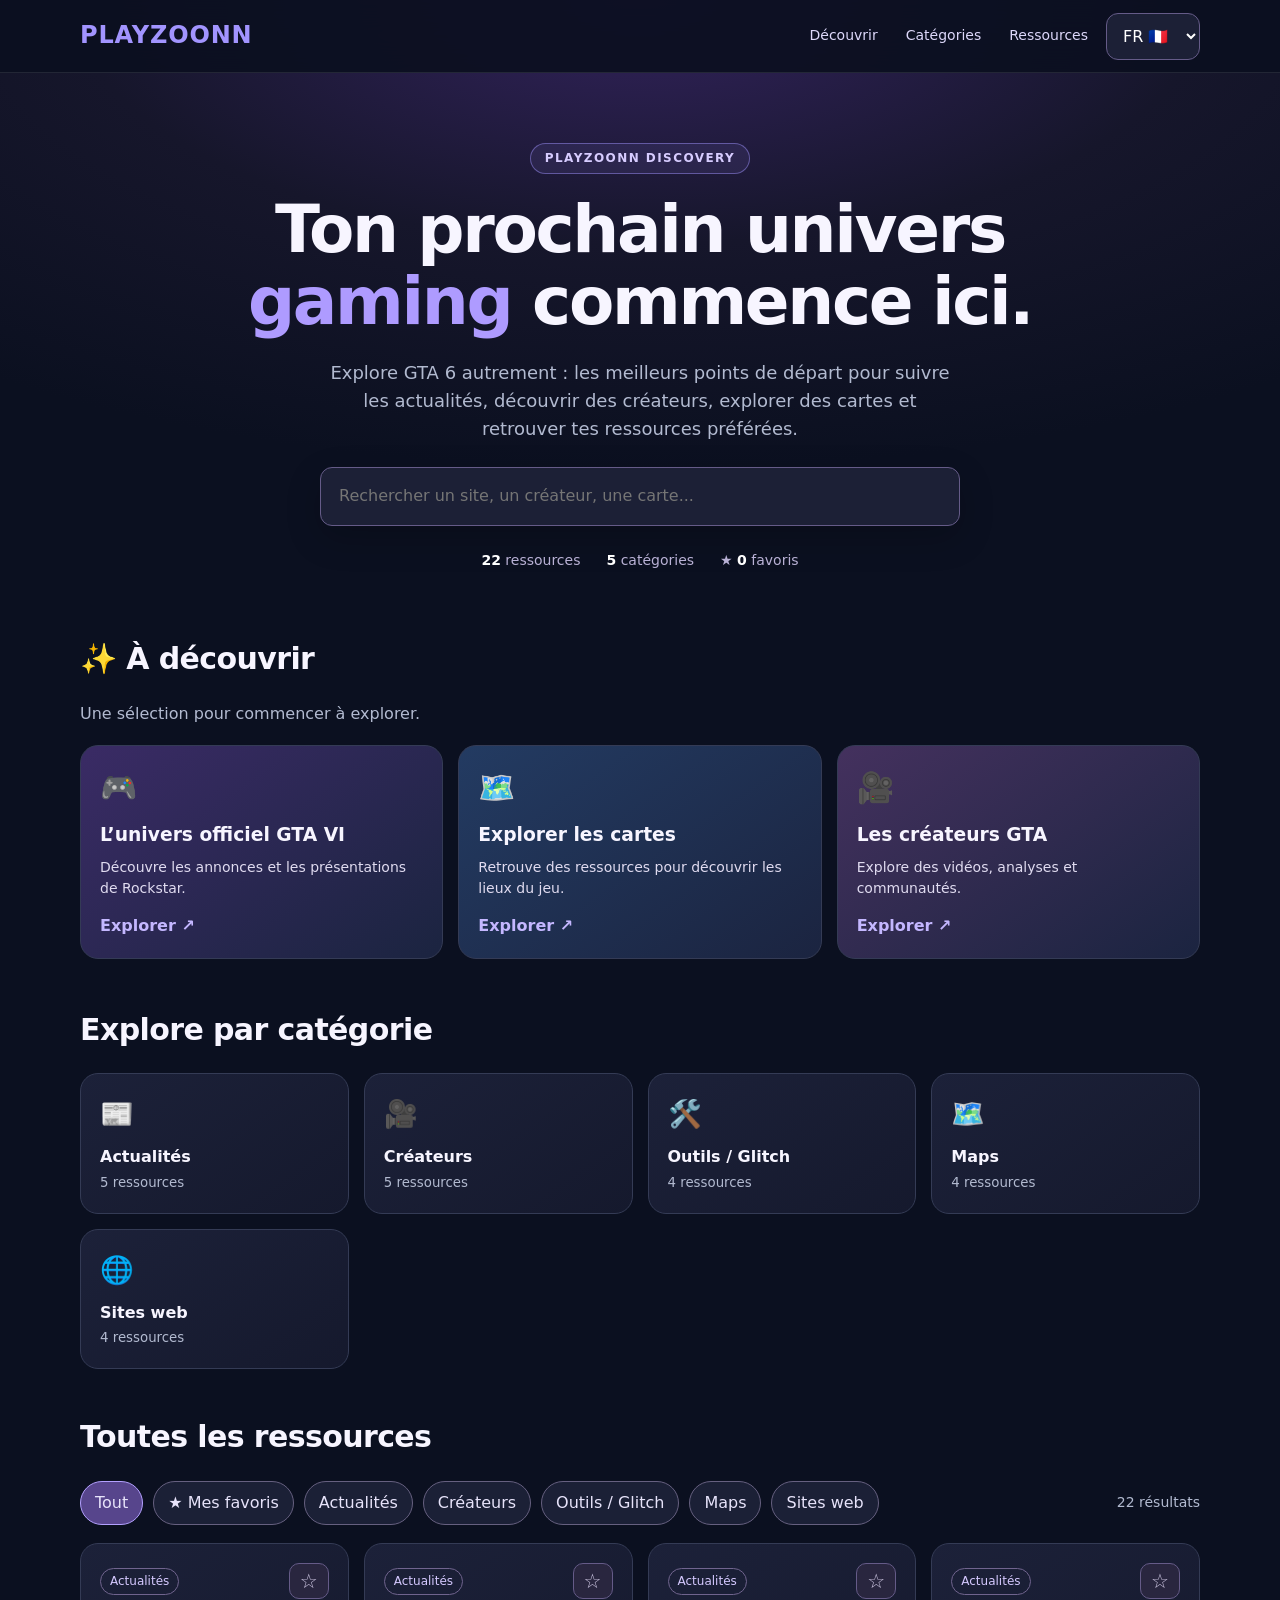
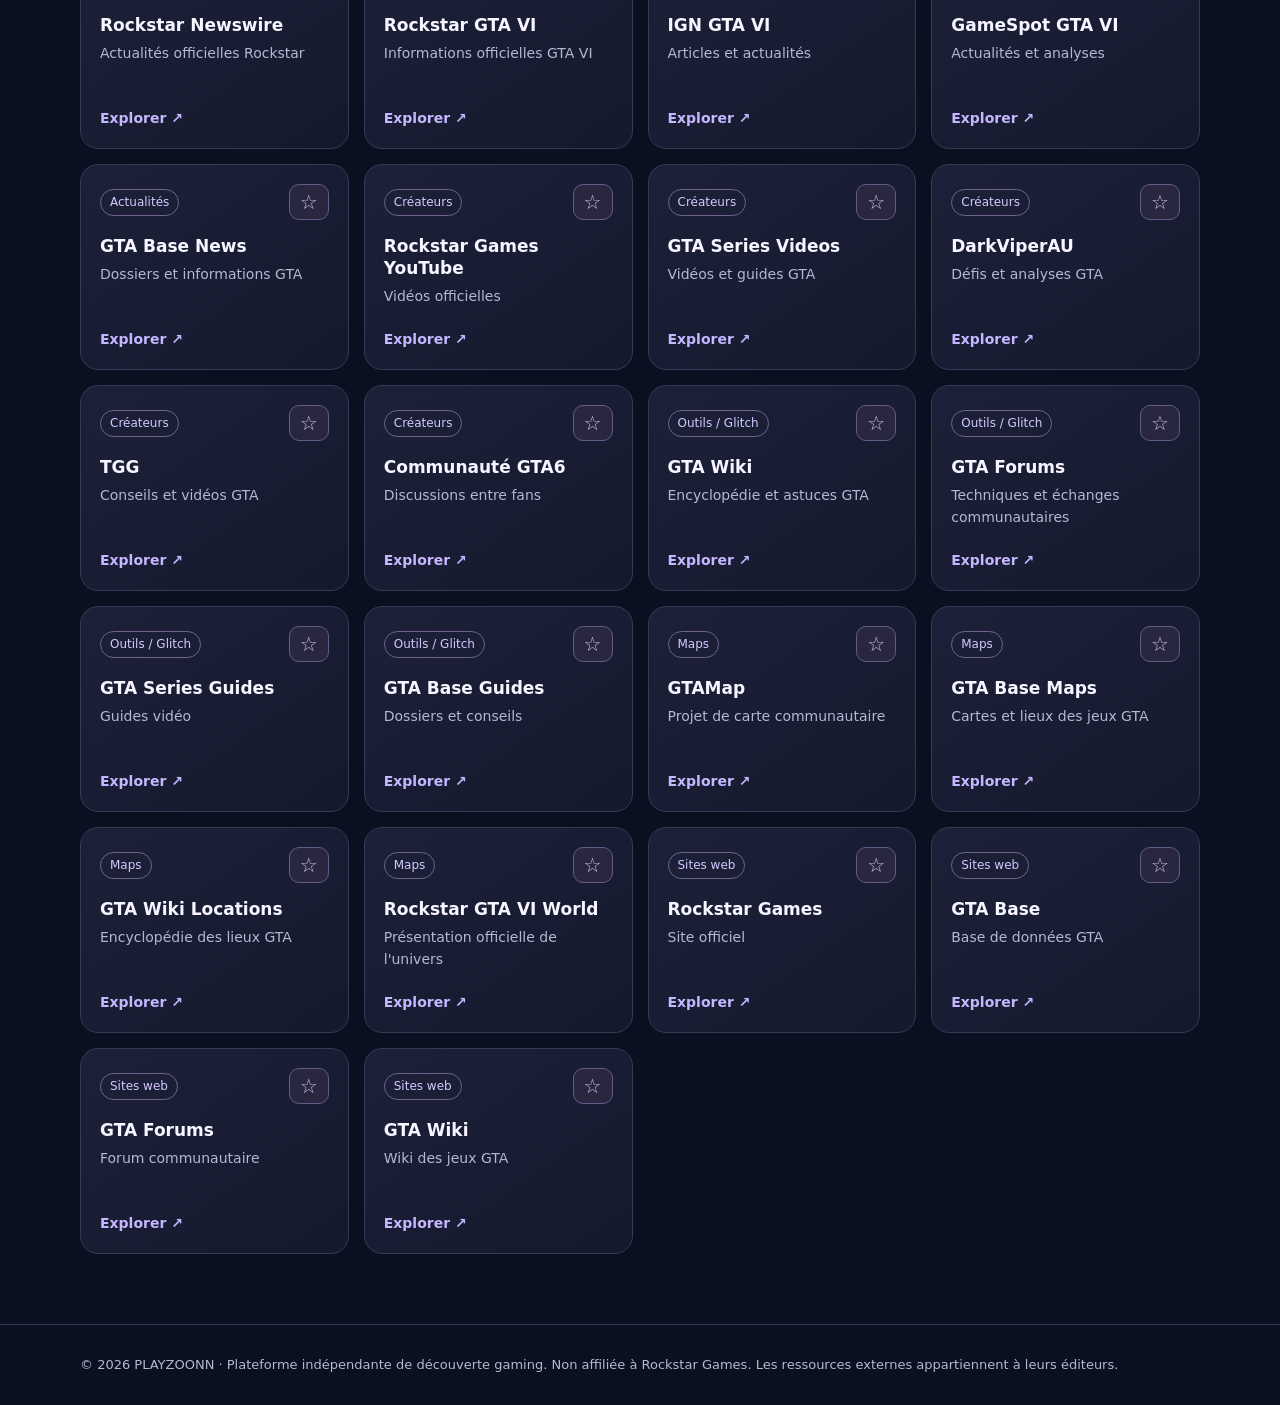
==== index.html @ 94a2ee3d "Launch PLAYZOONN Discovery homepage with featured picks and saved favorites" ====
<!doctype html>
<html lang="fr"><head><meta charset="utf-8"><meta name="viewport" content="width=device-width,initial-scale=1">
<meta name="theme-color" content="#0b1020"><meta name="description" content="PLAYZOONN Discovery : découvre des ressources GTA VI, des cartes, des créateurs et des outils gaming.">
<title>PLAYZOONN — Gaming Discovery</title>
<style>
:root{color-scheme:dark;--bg:#0b1020;--panel:#171e32;--line:#343b55;--purple:#a294ff;--muted:#b2bad0;--white:#f7f5ff}
*{box-sizing:border-box}html{scroll-behavior:smooth}body{margin:0;color:var(--white);background:radial-gradient(ellipse 85% 470px at 50% 0,#33235d 0,#16162b 52%,var(--bg) 100%);font:16px/1.55 system-ui,-apple-system,Segoe UI,Arial,sans-serif}
a{color:#c4b7ff}button,input,select{font:inherit}button{cursor:pointer}button:focus-visible,a:focus-visible,input:focus-visible,select:focus-visible{outline:3px solid #d3caff;outline-offset:3px}
.container{width:min(1120px,calc(100% - 36px));margin:auto}
.top{position:sticky;top:0;z-index:5;background:#0b1020eb;backdrop-filter:blur(16px);border-bottom:1px solid #ffffff18}
.top-inner{display:flex;justify-content:space-between;align-items:center;gap:16px;min-height:72px}.logo{font-size:24px;letter-spacing:.035em;font-weight:900;text-decoration:none;color:var(--purple)}.nav{display:flex;gap:8px;align-items:center;flex-wrap:wrap}.nav a{padding:8px 10px;text-decoration:none;color:#ddd8fa;font-size:14px;border-radius:10px}.nav a:hover{background:#ffffff15}
select,input{border:1px solid #655b88;background:#1c2036;color:white;border-radius:12px;padding:12px}
.hero{padding:70px 0 44px;text-align:center}.eyebrow{display:inline-block;border:1px solid #a294ff77;border-radius:99px;padding:5px 14px;background:#a294ff18;color:#d7ccff;font-weight:700;font-size:12px;letter-spacing:.12em}
h1{font-size:clamp(36px,6vw,66px);line-height:1.1;letter-spacing:-.035em;margin:20px auto;max-width:840px}.accent{color:#ae9bff}.hero p{color:var(--muted);max-width:630px;margin:0 auto 25px;font-size:18px}.search{width:min(100%,640px);padding:16px 18px;font-size:16px;box-shadow:0 12px 35px #0003}
.metrics{display:flex;justify-content:center;gap:26px;flex-wrap:wrap;margin-top:24px;color:#b9b1d5;font-size:14px}.metrics strong{color:#fff}
section{scroll-margin-top:92px}.section-head{display:flex;justify-content:space-between;align-items:center;gap:15px;flex-wrap:wrap;margin:20px 0}.section-head h2{font-size:clamp(23px,3vw,30px);margin:0;letter-spacing:-.02em}.section-sub{margin:0 0 18px;color:var(--muted)}
.grid{display:grid;grid-template-columns:repeat(4,minmax(0,1fr));gap:15px}.card{border:1px solid var(--line);border-radius:18px;background:linear-gradient(145deg,#1c2139,#15192d);padding:19px;min-width:0;transition:border-color .15s,transform .15s}.card:hover{border-color:#8d7be0;transform:translateY(-2px)}
.category{color:var(--white);text-align:left;width:100%}.category[aria-pressed=true]{border-color:var(--purple);background:#292044}.category .emoji{font-size:27px}.category strong{display:block;margin-top:10px}.category small{display:block;color:var(--muted);margin-top:3px}
.featured{display:grid;grid-template-columns:repeat(3,minmax(0,1fr));gap:15px}.feature{min-height:190px;background:linear-gradient(145deg,#3a2b65,#1b2440);display:flex;flex-direction:column;justify-content:space-between}.feature:nth-child(2){background:linear-gradient(145deg,#233b62,#1b2440)}.feature:nth-child(3){background:linear-gradient(145deg,#44315e,#1b2440)}.feature .icon{font-size:30px}.feature h3{margin:8px 0}.feature p{color:#e0dbf0;font-size:14px;margin:0 0 14px}.feature a{font-weight:700;text-decoration:none}
.library{margin-top:45px}.toolbar{display:flex;align-items:center;gap:10px;flex-wrap:wrap;margin-bottom:18px}.chip{padding:9px 14px;border:1px solid #666080;border-radius:99px;background:#1b2036;color:#e7e3fa}.chip[aria-pressed=true]{background:#57458c;border-color:#b3a0ff}.results{color:var(--muted);margin-left:auto;font-size:14px}
.resource{display:flex;flex-direction:column;min-height:206px}.resource .topline{display:flex;justify-content:space-between;align-items:center;gap:8px}.tag{font-size:12px;color:#d5c9ff;border:1px solid #70648e;padding:3px 9px;border-radius:99px}.fav{border:1px solid #655b88;border-radius:10px;background:#29263f;color:#c7c0dc;padding:5px 10px;font-size:20px;line-height:1.2}.fav[aria-pressed=true]{color:#ffd66c;border-color:#b49455}.resource h3{font-size:17px;line-height:1.3;margin:15px 0 7px}.resource p{color:var(--muted);font-size:14px;margin:0 0 18px;flex:1}.resource a{font-size:14px;font-weight:700;text-decoration:none}.resource a:hover,.feature a:hover{text-decoration:underline}
.empty{padding:28px;border:1px dashed #6b6484;border-radius:14px;color:var(--muted);text-align:center}
.footer{border-top:1px solid var(--line);margin-top:70px;padding:30px 0;color:var(--muted);font-size:13px}
[hidden]{display:none!important}
@media(max-width:850px){.grid{grid-template-columns:repeat(3,minmax(0,1fr))}.featured{grid-template-columns:repeat(2,minmax(0,1fr))}.nav a{display:none}}
@media(max-width:580px){.top-inner{min-height:64px}.logo{font-size:20px}.container{width:min(100% - 28px,1120px)}.hero{padding:44px 0 35px}.hero p{font-size:16px}.grid{grid-template-columns:repeat(2,minmax(0,1fr));gap:10px}.featured{grid-template-columns:1fr}.card{padding:15px}.resource{min-height:210px}.results{width:100%;margin-left:0}}
@media(max-width:350px){.grid{grid-template-columns:1fr}}
</style></head><body>
<header class="top"><div class="container top-inner"><a class="logo" href="#home">PLAYZOONN</a><nav class="nav" aria-label="Navigation"><a href="#discover" id="navDiscover"></a><a href="#categories" id="navCategories"></a><a href="#library" id="navLibrary"></a><select id="language" aria-label="Language"><option value="fr">FR 🇫🇷</option><option value="en">EN 🇬🇧</option></select></nav></div></header>
<main class="container"><section id="home" class="hero"><span class="eyebrow">PLAYZOONN DISCOVERY</span><h1 id="heroTitle"></h1><p id="heroText"></p><input id="search" class="search" type="search" autocomplete="off" aria-label="Search resources"><div class="metrics"><span><strong id="totalCount"></strong> <span id="metricResources"></span></span><span><strong>5</strong> <span id="metricCategories"></span></span><span>★ <strong id="favoriteCount">0</strong> <span id="metricFavorites"></span></span></div></section>
<section id="discover"><div class="section-head"><h2 id="discoverTitle"></h2></div><p class="section-sub" id="discoverSubtitle"></p><div id="featured" class="featured"></div></section>
<section id="categories" style="margin-top:48px"><div class="section-head"><h2 id="categoriesTitle"></h2></div><div id="categoryGrid" class="grid"></div></section>
<section id="library" class="library"><div class="section-head"><h2 id="libraryTitle"></h2></div><div class="toolbar" id="filters"><button class="chip" data-filter="all" aria-pressed="true"></button><button class="chip" data-filter="favorites" aria-pressed="false"></button><button class="chip" data-filter="news" aria-pressed="false"></button><button class="chip" data-filter="creators" aria-pressed="false"></button><button class="chip" data-filter="tools" aria-pressed="false"></button><button class="chip" data-filter="maps" aria-pressed="false"></button><button class="chip" data-filter="sites" aria-pressed="false"></button><span class="results" id="resultCount"></span></div><div id="resourceGrid" class="grid"></div><p class="empty" id="empty" hidden></p></section></main>
<footer class="footer"><div class="container" id="footerText"></div></footer>
<script>
'use strict';
const resources=[["news","Rockstar Newswire","https://www.rockstargames.com/newswire","Actualités officielles Rockstar"],["news","Rockstar GTA VI","https://www.rockstargames.com/VI","Informations officielles GTA VI"],["news","IGN GTA VI","https://www.ign.com/games/grand-theft-auto-vi","Articles et actualités"],["news","GameSpot GTA VI","https://www.gamespot.com/games/grand-theft-auto-vi/","Actualités et analyses"],["news","GTA Base News","https://www.gtabase.com/","Dossiers et informations GTA"],["creators","Rockstar Games YouTube","https://www.youtube.com/@RockstarGames","Vidéos officielles"],["creators","GTA Series Videos","https://www.youtube.com/@GTASeriesVideos","Vidéos et guides GTA"],["creators","DarkViperAU","https://www.youtube.com/@DarkViperAU","Défis et analyses GTA"],["creators","TGG","https://www.youtube.com/@TGG_","Conseils et vidéos GTA"],["creators","Communauté GTA6","https://www.reddit.com/r/GTA6/","Discussions entre fans"],["tools","GTA Wiki","https://gta.fandom.com/wiki/Grand_Theft_Auto_Wiki","Encyclopédie et astuces GTA"],["tools","GTA Forums","https://gtaforums.com/","Techniques et échanges communautaires"],["tools","GTA Series Guides","https://www.youtube.com/@GTASeriesVideos","Guides vidéo"],["tools","GTA Base Guides","https://www.gtabase.com/","Dossiers et conseils"],["maps","GTAMap","https://gtamap.io/","Projet de carte communautaire"],["maps","GTA Base Maps","https://www.gtabase.com/","Cartes et lieux des jeux GTA"],["maps","GTA Wiki Locations","https://gta.fandom.com/wiki/Locations","Encyclopédie des lieux GTA"],["maps","Rockstar GTA VI World","https://www.rockstargames.com/VI","Présentation officielle de l'univers"],["sites","Rockstar Games","https://www.rockstargames.com/","Site officiel"],["sites","GTA Base","https://www.gtabase.com/","Base de données GTA"],["sites","GTA Forums","https://gtaforums.com/","Forum communautaire"],["sites","GTA Wiki","https://gta.fandom.com/","Wiki des jeux GTA"]];
const categories=[['news','📰','Actualités','News'],['creators','🎥','Créateurs','Creators'],['tools','🛠️','Outils / Glitch','Tools / Glitches'],['maps','🗺️','Maps','Maps'],['sites','🌐','Sites web','Websites']];
const strings={
fr:{heroTitle:'Ton prochain univers <span class="accent">gaming</span> commence ici.',heroText:'Explore GTA 6 autrement : les meilleurs points de départ pour suivre les actualités, découvrir des créateurs, explorer des cartes et retrouver tes ressources préférées.',search:'Rechercher un site, un créateur, une carte...',metricResources:'ressources',metricCategories:'catégories',metricFavorites:'favoris',discoverTitle:'✨ À découvrir',discoverSubtitle:'Une sélection pour commencer à explorer.',categoriesTitle:'Explore par catégorie',libraryTitle:'Toutes les ressources',navDiscover:'Découvrir',navCategories:'Catégories',navLibrary:'Ressources',all:'Tout',favorites:'★ Mes favoris',visit:'Explorer ↗',empty:'Aucune ressource trouvée. Essaie un autre filtre ou une autre recherche.',result:'résultats',footer:'© 2026 PLAYZOONN · Plateforme indépendante de découverte gaming. Non affiliée à Rockstar Games. Les ressources externes appartiennent à leurs éditeurs.',featured:[['🎮','L’univers officiel GTA VI','Découvre les annonces et les présentations de Rockstar.'],['🗺️','Explorer les cartes','Retrouve des ressources pour découvrir les lieux du jeu.'],['🎥','Les créateurs GTA','Explore des vidéos, analyses et communautés.']]},
en:{heroTitle:'Your next <span class="accent">gaming</span> universe starts here.',heroText:'Explore GTA 6 differently: follow the news, find creators, explore maps and save your favorite resources.',search:'Search sites, creators, maps...',metricResources:'resources',metricCategories:'categories',metricFavorites:'favorites',discoverTitle:'✨ Discover',discoverSubtitle:'A handpicked starting point for your next discovery.',categoriesTitle:'Explore by category',libraryTitle:'All resources',navDiscover:'Discover',navCategories:'Categories',navLibrary:'Resources',all:'All',favorites:'★ My favorites',visit:'Explore ↗',empty:'No matching resources. Try another filter or search.',result:'results',footer:'© 2026 PLAYZOONN · Independent gaming discovery platform. Not affiliated with Rockstar Games. External resources belong to their publishers.',featured:[['🎮','Official GTA VI world','Discover Rockstar announcements and previews.'],['🗺️','Explore maps','Find resources to discover game locations.'],['🎥','GTA creators','Explore videos, analysis and communities.']]}
};
const $=id=>document.getElementById(id);
let filter='all';
let favorites=[];
try{const saved=JSON.parse(localStorage.getItem('playzoonn-favorites-v1')||'[]');if(Array.isArray(saved))favorites=saved.filter(x=>typeof x==='string')}catch(e){}
const idOf=r=>r[0]+'|'+r[1];
function saveFavorites(){try{localStorage.setItem('playzoonn-favorites-v1',JSON.stringify(favorites))}catch(e){}}
function make(tag,cls,txt){const e=document.createElement(tag);if(cls)e.className=cls;if(txt!==undefined)e.textContent=txt;return e}
function render(){
const lang=$('language').value,t=strings[lang],query=$('search').value.trim().toLocaleLowerCase();document.documentElement.lang=lang;
$('heroTitle').innerHTML=t.heroTitle;
for(const key of ['heroText','metricResources','metricCategories','metricFavorites','discoverTitle','discoverSubtitle','categoriesTitle','libraryTitle','navDiscover','navCategories','navLibrary'])$(key).textContent=t[key];
$('search').placeholder=t.search;$('footerText').textContent=t.footer;$('totalCount').textContent=resources.length;$('favoriteCount').textContent=favorites.length;
const featuredIds=[1,14,6];$('featured').replaceChildren();
featuredIds.forEach((idx,i)=>{const r=resources[idx],f=t.featured[i],card=make('article','card feature'),symbol=make('div','icon',f[0]),body=make('div'),h=make('h3','',f[1]),p=make('p','',f[2]),a=make('a','',t.visit);a.href=r[2];a.target='_blank';a.rel='noopener noreferrer';body.append(h,p,a);card.append(symbol,body);$('featured').append(card)});
$('categoryGrid').replaceChildren();
categories.forEach(c=>{const count=resources.filter(r=>r[0]===c[0]).length,b=make('button','card category'),emoji=make('span','emoji',c[1]),title=make('strong','',c[lang==='fr'?2:3]),sub=make('small','',count+' '+t.metricResources);b.type='button';b.setAttribute('aria-pressed',String(filter===c[0]));b.append(emoji,title,sub);b.onclick=()=>{filter=filter===c[0]?'all':c[0];render();$('library').scrollIntoView({behavior:'smooth'})};$('categoryGrid').append(b)});
document.querySelectorAll('[data-filter]').forEach(b=>{const key=b.dataset.filter,c=categories.find(x=>x[0]===key);b.textContent=key==='all'?t.all:key==='favorites'?t.favorites:c[lang==='fr'?2:3];b.setAttribute('aria-pressed',String(filter===key))});
$('resourceGrid').replaceChildren();let count=0;
resources.forEach(r=>{const id=idOf(r),cat=categories.find(c=>c[0]===r[0]);if(filter==='favorites'&&!favorites.includes(id))return;if(filter!=='favorites'&&filter!=='all'&&r[0]!==filter)return;if(query&&![...r,...cat].join(' ').toLocaleLowerCase().includes(query))return;count++;
const card=make('article','card resource'),top=make('div','topline'),tag=make('span','tag',cat[lang==='fr'?2:3]),star=make('button','fav',favorites.includes(id)?'★':'☆');star.type='button';star.setAttribute('aria-label',(favorites.includes(id)?'Remove favorite: ':'Add favorite: ')+r[1]);star.setAttribute('aria-pressed',String(favorites.includes(id)));star.onclick=()=>{favorites=favorites.includes(id)?favorites.filter(x=>x!==id):[...favorites,id];saveFavorites();render()};top.append(tag,star);
const h=make('h3','',r[1]),p=make('p','',r[3]),a=make('a','',t.visit);a.href=r[2];a.target='_blank';a.rel='noopener noreferrer';card.append(top,h,p,a);$('resourceGrid').append(card)});
$('resultCount').textContent=count+' '+t.result;$('empty').textContent=t.empty;$('empty').hidden=count!==0;
}
document.querySelectorAll('[data-filter]').forEach(b=>b.addEventListener('click',()=>{filter=b.dataset.filter;render()}));
$('search').addEventListener('input',render);$('language').addEventListener('change',render);render();
</script></body></html>
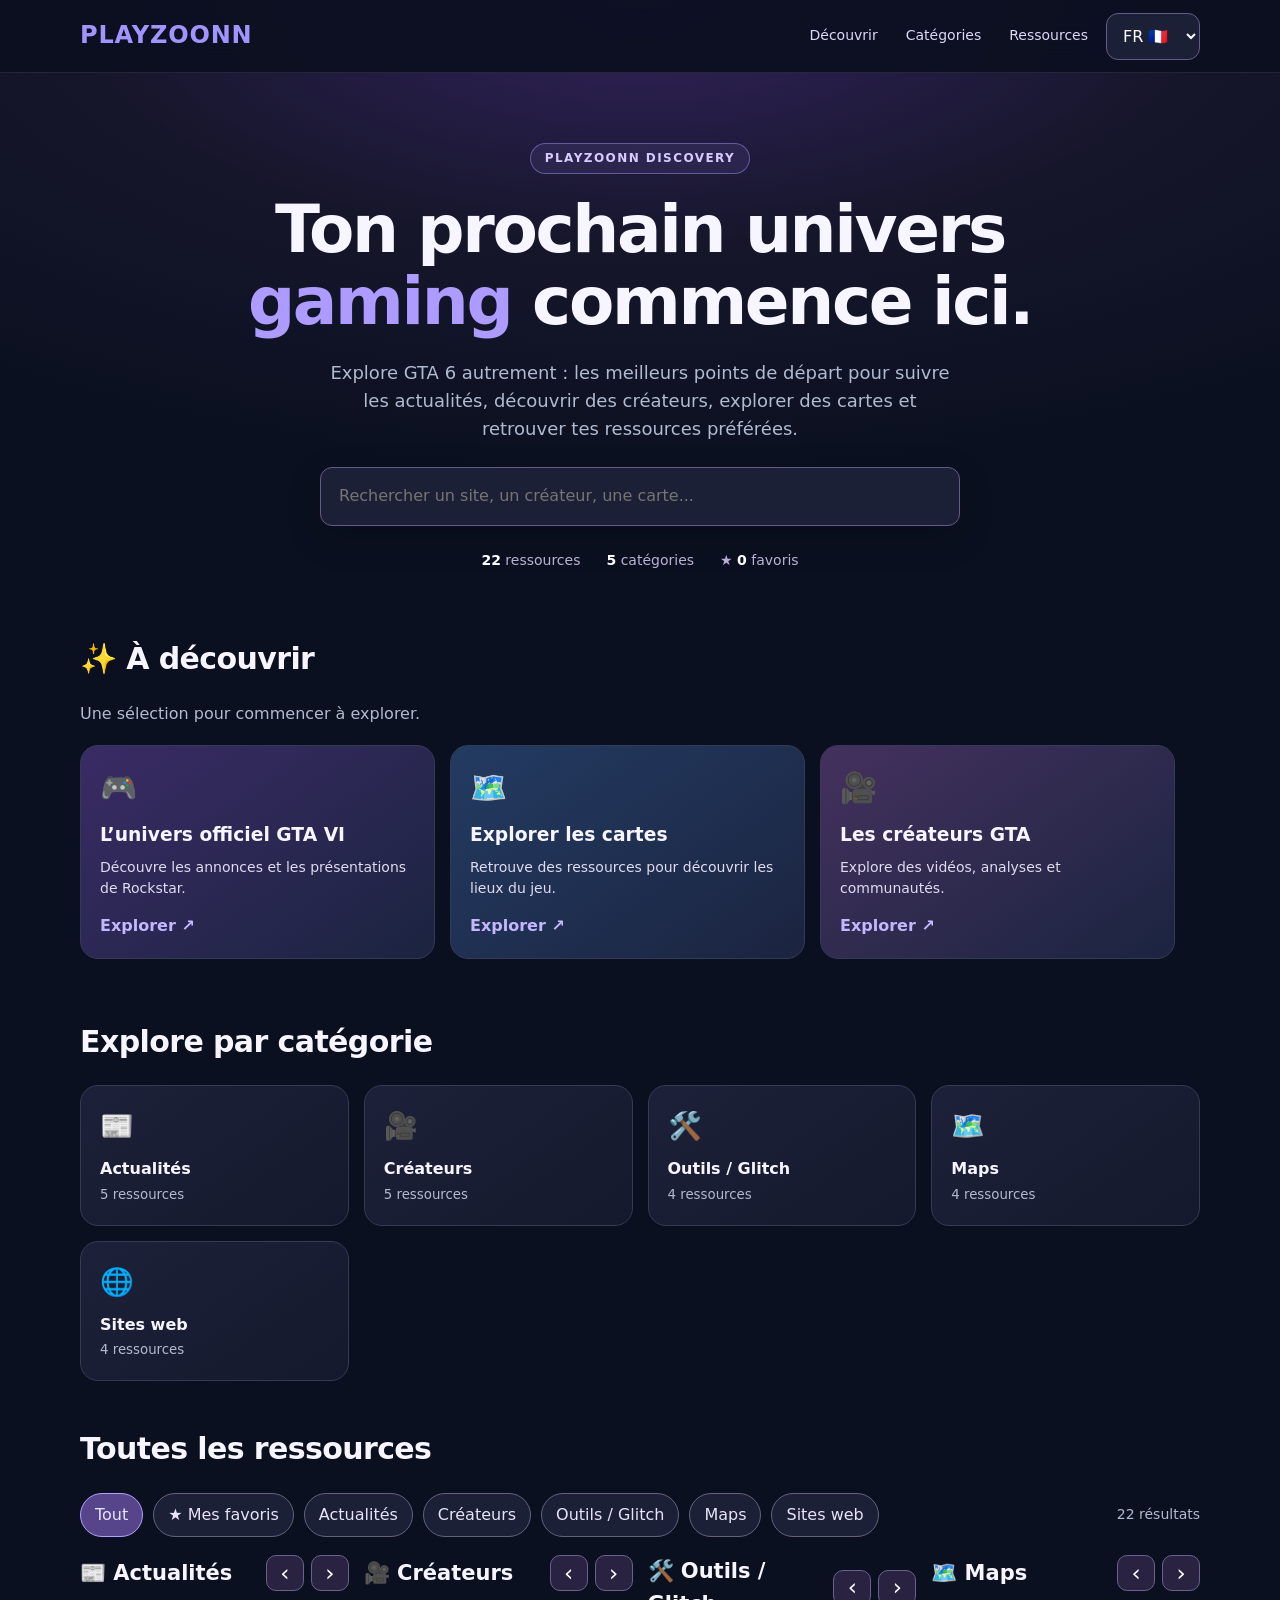
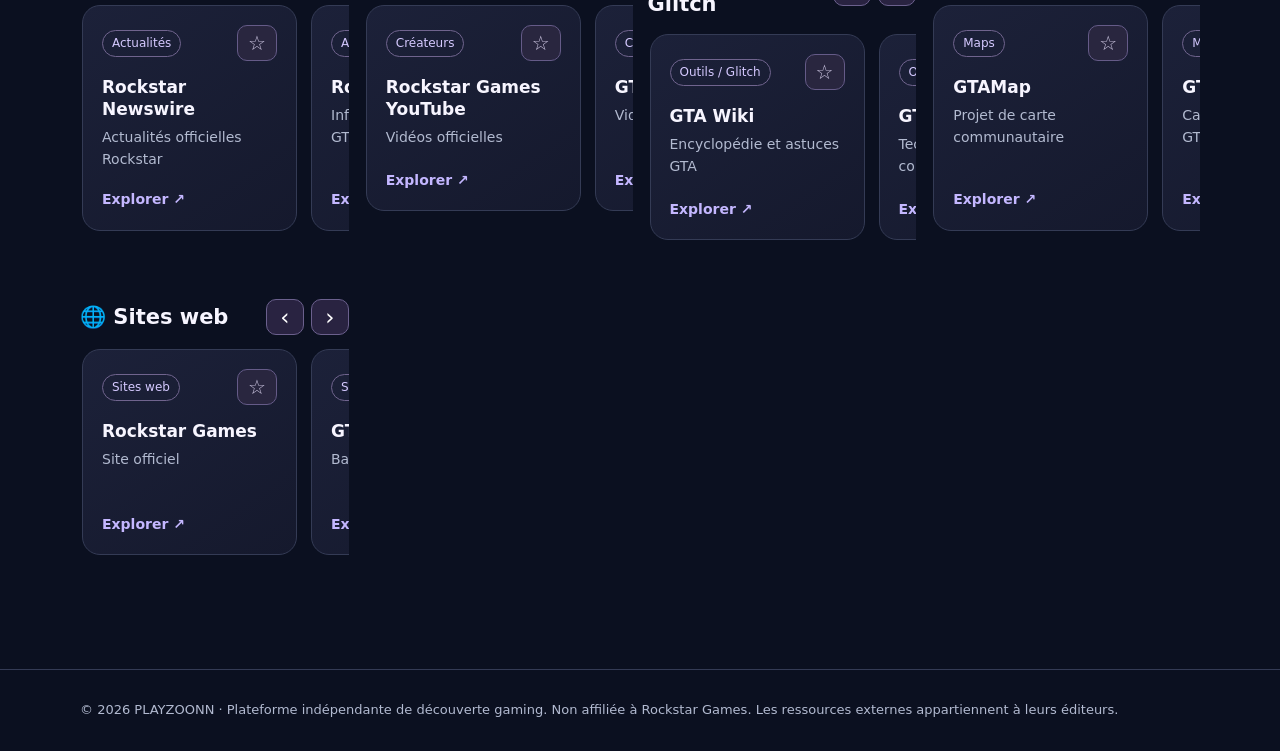
==== commit a4acb2b4: "Show PLAYZOONN resources in horizontal Netflix-style category shelves" ====
--- a/index.html
+++ b/index.html
@@ -19,11 +19,11 @@
 .featured{display:grid;grid-template-columns:repeat(3,minmax(0,1fr));gap:15px}.feature{min-height:190px;background:linear-gradient(145deg,#3a2b65,#1b2440);display:flex;flex-direction:column;justify-content:space-between}.feature:nth-child(2){background:linear-gradient(145deg,#233b62,#1b2440)}.feature:nth-child(3){background:linear-gradient(145deg,#44315e,#1b2440)}.feature .icon{font-size:30px}.feature h3{margin:8px 0}.feature p{color:#e0dbf0;font-size:14px;margin:0 0 14px}.feature a{font-weight:700;text-decoration:none}
 .library{margin-top:45px}.toolbar{display:flex;align-items:center;gap:10px;flex-wrap:wrap;margin-bottom:18px}.chip{padding:9px 14px;border:1px solid #666080;border-radius:99px;background:#1b2036;color:#e7e3fa}.chip[aria-pressed=true]{background:#57458c;border-color:#b3a0ff}.results{color:var(--muted);margin-left:auto;font-size:14px}
 .resource{display:flex;flex-direction:column;min-height:206px}.resource .topline{display:flex;justify-content:space-between;align-items:center;gap:8px}.tag{font-size:12px;color:#d5c9ff;border:1px solid #70648e;padding:3px 9px;border-radius:99px}.fav{border:1px solid #655b88;border-radius:10px;background:#29263f;color:#c7c0dc;padding:5px 10px;font-size:20px;line-height:1.2}.fav[aria-pressed=true]{color:#ffd66c;border-color:#b49455}.resource h3{font-size:17px;line-height:1.3;margin:15px 0 7px}.resource p{color:var(--muted);font-size:14px;margin:0 0 18px;flex:1}.resource a{font-size:14px;font-weight:700;text-decoration:none}.resource a:hover,.feature a:hover{text-decoration:underline}
-.empty{padding:28px;border:1px dashed #6b6484;border-radius:14px;color:var(--muted);text-align:center}
+.shelf{margin:0 0 30px}.shelf-head{display:flex;align-items:center;justify-content:space-between;gap:12px;margin:0 0 12px}.shelf-head h3{font-size:21px;margin:0}.shelf-controls{display:flex;gap:7px}.shelf-arrow{background:#292341;color:#fff;border:1px solid #6b608d;border-radius:10px;min-width:38px;height:36px;font-size:23px;line-height:1}.shelf-arrow:hover{background:#51417c}.shelf-track{display:flex;gap:14px;overflow-x:auto;overscroll-behavior-inline:contain;scroll-snap-type:x mandatory;scrollbar-width:thin;scrollbar-color:#74649e transparent;padding:2px 2px 14px}.shelf-track .resource{flex:0 0 clamp(215px,24%,270px);scroll-snap-align:start}.featured{display:flex;overflow-x:auto;scroll-snap-type:x mandatory;padding-bottom:12px}.featured .feature{flex:0 0 clamp(230px,32%,355px);scroll-snap-align:start}.empty{padding:28px;border:1px dashed #6b6484;border-radius:14px;color:var(--muted);text-align:center}
 .footer{border-top:1px solid var(--line);margin-top:70px;padding:30px 0;color:var(--muted);font-size:13px}
 [hidden]{display:none!important}
 @media(max-width:850px){.grid{grid-template-columns:repeat(3,minmax(0,1fr))}.featured{grid-template-columns:repeat(2,minmax(0,1fr))}.nav a{display:none}}
-@media(max-width:580px){.top-inner{min-height:64px}.logo{font-size:20px}.container{width:min(100% - 28px,1120px)}.hero{padding:44px 0 35px}.hero p{font-size:16px}.grid{grid-template-columns:repeat(2,minmax(0,1fr));gap:10px}.featured{grid-template-columns:1fr}.card{padding:15px}.resource{min-height:210px}.results{width:100%;margin-left:0}}
+@media(max-width:580px){.shelf-track .resource{flex-basis:76vw}.featured .feature{flex-basis:80vw}.shelf-head h3{font-size:19px}.shelf-arrow{min-width:34px;height:34px} .top-inner{min-height:64px}.logo{font-size:20px}.container{width:min(100% - 28px,1120px)}.hero{padding:44px 0 35px}.hero p{font-size:16px}.grid{grid-template-columns:repeat(2,minmax(0,1fr));gap:10px}.featured{grid-template-columns:1fr}.card{padding:15px}.resource{min-height:210px}.results{width:100%;margin-left:0}}
 @media(max-width:350px){.grid{grid-template-columns:1fr}}
 </style></head><body>
 <header class="top"><div class="container top-inner"><a class="logo" href="#home">PLAYZOONN</a><nav class="nav" aria-label="Navigation"><a href="#discover" id="navDiscover"></a><a href="#categories" id="navCategories"></a><a href="#library" id="navLibrary"></a><select id="language" aria-label="Language"><option value="fr">FR 🇫🇷</option><option value="en">EN 🇬🇧</option></select></nav></div></header>
@@ -58,9 +58,20 @@
 categories.forEach(c=>{const count=resources.filter(r=>r[0]===c[0]).length,b=make('button','card category'),emoji=make('span','emoji',c[1]),title=make('strong','',c[lang==='fr'?2:3]),sub=make('small','',count+' '+t.metricResources);b.type='button';b.setAttribute('aria-pressed',String(filter===c[0]));b.append(emoji,title,sub);b.onclick=()=>{filter=filter===c[0]?'all':c[0];render();$('library').scrollIntoView({behavior:'smooth'})};$('categoryGrid').append(b)});
 document.querySelectorAll('[data-filter]').forEach(b=>{const key=b.dataset.filter,c=categories.find(x=>x[0]===key);b.textContent=key==='all'?t.all:key==='favorites'?t.favorites:c[lang==='fr'?2:3];b.setAttribute('aria-pressed',String(filter===key))});
 $('resourceGrid').replaceChildren();let count=0;
-resources.forEach(r=>{const id=idOf(r),cat=categories.find(c=>c[0]===r[0]);if(filter==='favorites'&&!favorites.includes(id))return;if(filter!=='favorites'&&filter!=='all'&&r[0]!==filter)return;if(query&&![...r,...cat].join(' ').toLocaleLowerCase().includes(query))return;count++;
-const card=make('article','card resource'),top=make('div','topline'),tag=make('span','tag',cat[lang==='fr'?2:3]),star=make('button','fav',favorites.includes(id)?'★':'☆');star.type='button';star.setAttribute('aria-label',(favorites.includes(id)?'Remove favorite: ':'Add favorite: ')+r[1]);star.setAttribute('aria-pressed',String(favorites.includes(id)));star.onclick=()=>{favorites=favorites.includes(id)?favorites.filter(x=>x!==id):[...favorites,id];saveFavorites();render()};top.append(tag,star);
-const h=make('h3','',r[1]),p=make('p','',r[3]),a=make('a','',t.visit);a.href=r[2];a.target='_blank';a.rel='noopener noreferrer';card.append(top,h,p,a);$('resourceGrid').append(card)});
+const matching=resources.filter(r=>{const id=idOf(r),cat=categories.find(c=>c[0]===r[0]);if(filter==='favorites'&&!favorites.includes(id))return false;if(filter!=='favorites'&&filter!=='all'&&r[0]!==filter)return false;return !query||[...r,...cat].join(' ').toLocaleLowerCase().includes(query)});
+count=matching.length;
+const groups=(filter==='all'||filter==='favorites')?categories.filter(c=>matching.some(r=>r[0]===c[0])):categories.filter(c=>c[0]===filter&&matching.some(r=>r[0]===c[0]));
+groups.forEach(cat=>{
+const section=make('section','shelf'),head=make('div','shelf-head'),heading=make('h3','',cat[1]+' '+cat[lang==='fr'?2:3]),controls=make('div','shelf-controls'),left=make('button','shelf-arrow','‹'),right=make('button','shelf-arrow','›'),track=make('div','shelf-track');
+left.type='button';right.type='button';left.setAttribute('aria-label',lang==='fr'?'Défiler à gauche':'Scroll left');right.setAttribute('aria-label',lang==='fr'?'Défiler à droite':'Scroll right');
+left.onclick=()=>track.scrollBy({left:-track.clientWidth*.85,behavior:'smooth'});right.onclick=()=>track.scrollBy({left:track.clientWidth*.85,behavior:'smooth'});
+controls.append(left,right);head.append(heading,controls);section.append(head,track);
+matching.filter(r=>r[0]===cat[0]).forEach(r=>{
+const id=idOf(r),card=make('article','card resource'),top=make('div','topline'),tag=make('span','tag',cat[lang==='fr'?2:3]),star=make('button','fav',favorites.includes(id)?'★':'☆');
+star.type='button';star.setAttribute('aria-label',(favorites.includes(id)?'Remove favorite: ':'Add favorite: ')+r[1]);star.setAttribute('aria-pressed',String(favorites.includes(id)));
+star.onclick=()=>{favorites=favorites.includes(id)?favorites.filter(x=>x!==id):[...favorites,id];saveFavorites();star.textContent=favorites.includes(id)?'★':'☆';star.setAttribute('aria-pressed',String(favorites.includes(id)));$('favoriteCount').textContent=favorites.length;if(filter==='favorites')render()};
+top.append(tag,star);const h=make('h3','',r[1]),p=make('p','',r[3]),a=make('a','',t.visit);a.href=r[2];a.target='_blank';a.rel='noopener noreferrer';card.append(top,h,p,a);track.append(card)});
+$('resourceGrid').append(section)});
 $('resultCount').textContent=count+' '+t.result;$('empty').textContent=t.empty;$('empty').hidden=count!==0;
 }
 document.querySelectorAll('[data-filter]').forEach(b=>b.addEventListener('click',()=>{filter=b.dataset.filter;render()}));
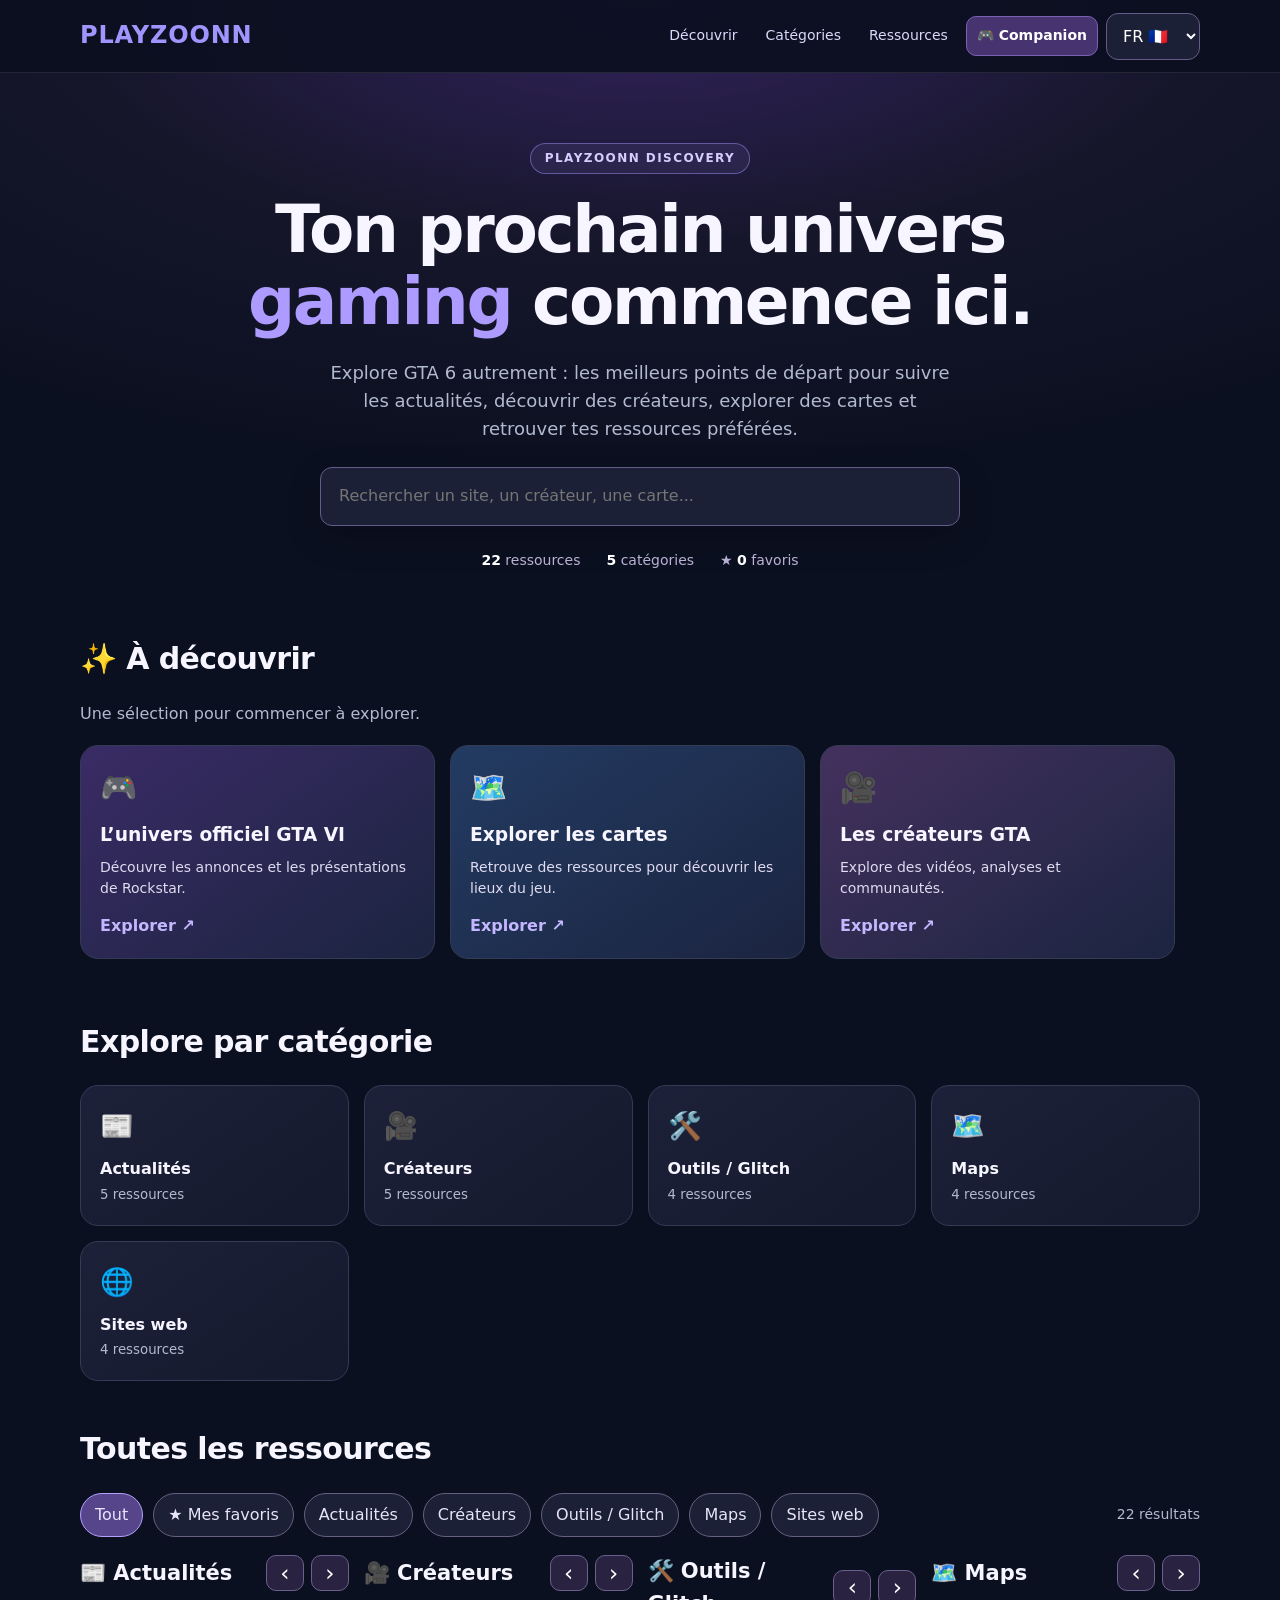
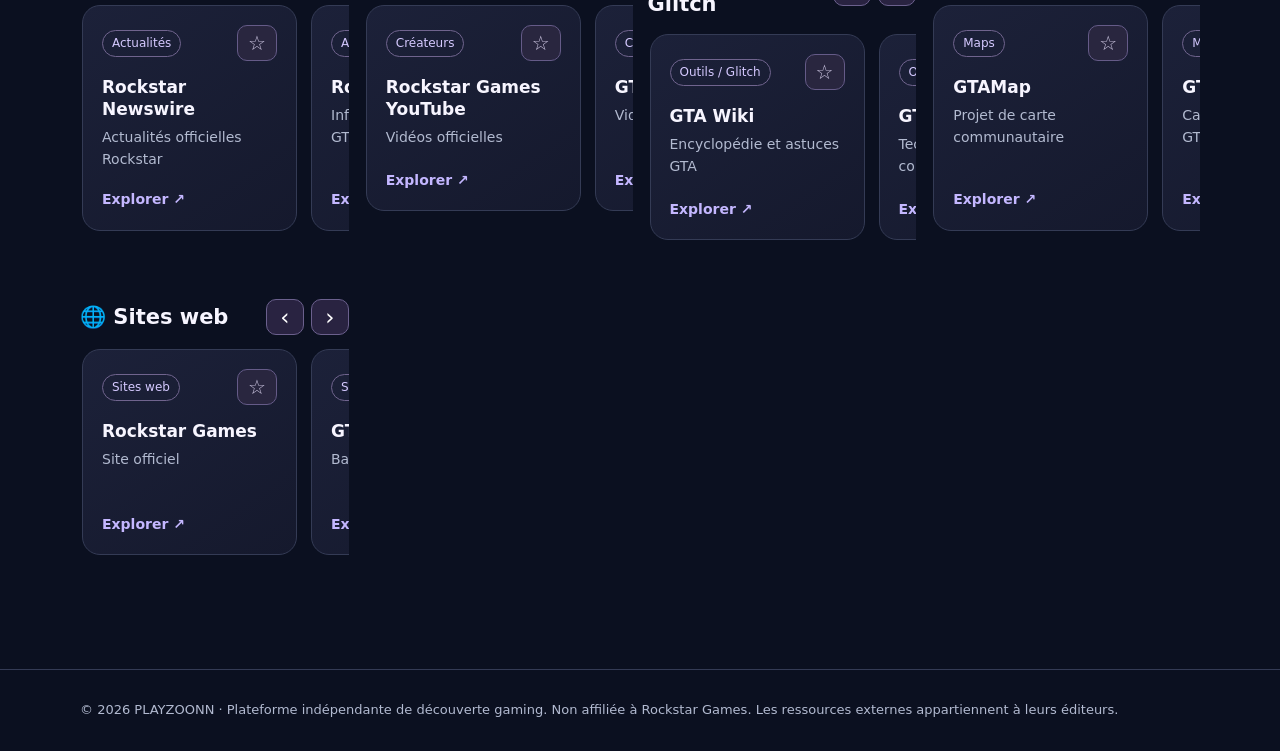
==== commit 1fcb943f: "Add Companion navigation link to PLAYZOONN Discovery" ====
--- a/index.html
+++ b/index.html
@@ -8,7 +8,7 @@
 a{color:#c4b7ff}button,input,select{font:inherit}button{cursor:pointer}button:focus-visible,a:focus-visible,input:focus-visible,select:focus-visible{outline:3px solid #d3caff;outline-offset:3px}
 .container{width:min(1120px,calc(100% - 36px));margin:auto}
 .top{position:sticky;top:0;z-index:5;background:#0b1020eb;backdrop-filter:blur(16px);border-bottom:1px solid #ffffff18}
-.top-inner{display:flex;justify-content:space-between;align-items:center;gap:16px;min-height:72px}.logo{font-size:24px;letter-spacing:.035em;font-weight:900;text-decoration:none;color:var(--purple)}.nav{display:flex;gap:8px;align-items:center;flex-wrap:wrap}.nav a{padding:8px 10px;text-decoration:none;color:#ddd8fa;font-size:14px;border-radius:10px}.nav a:hover{background:#ffffff15}
+.top-inner{display:flex;justify-content:space-between;align-items:center;gap:16px;min-height:72px}.logo{font-size:24px;letter-spacing:.035em;font-weight:900;text-decoration:none;color:var(--purple)}.nav{display:flex;gap:8px;align-items:center;flex-wrap:wrap}.nav a{padding:8px 10px;text-decoration:none;color:#ddd8fa;font-size:14px;border-radius:10px}.nav a:hover{background:#ffffff15}.nav .companion-link{display:inline-block;background:#47336f;border:1px solid #7863b5;color:#fff;font-weight:700}
 select,input{border:1px solid #655b88;background:#1c2036;color:white;border-radius:12px;padding:12px}
 .hero{padding:70px 0 44px;text-align:center}.eyebrow{display:inline-block;border:1px solid #a294ff77;border-radius:99px;padding:5px 14px;background:#a294ff18;color:#d7ccff;font-weight:700;font-size:12px;letter-spacing:.12em}
 h1{font-size:clamp(36px,6vw,66px);line-height:1.1;letter-spacing:-.035em;margin:20px auto;max-width:840px}.accent{color:#ae9bff}.hero p{color:var(--muted);max-width:630px;margin:0 auto 25px;font-size:18px}.search{width:min(100%,640px);padding:16px 18px;font-size:16px;box-shadow:0 12px 35px #0003}
@@ -26,7 +26,7 @@
 @media(max-width:580px){.shelf-track .resource{flex-basis:76vw}.featured .feature{flex-basis:80vw}.shelf-head h3{font-size:19px}.shelf-arrow{min-width:34px;height:34px} .top-inner{min-height:64px}.logo{font-size:20px}.container{width:min(100% - 28px,1120px)}.hero{padding:44px 0 35px}.hero p{font-size:16px}.grid{grid-template-columns:repeat(2,minmax(0,1fr));gap:10px}.featured{grid-template-columns:1fr}.card{padding:15px}.resource{min-height:210px}.results{width:100%;margin-left:0}}
 @media(max-width:350px){.grid{grid-template-columns:1fr}}
 </style></head><body>
-<header class="top"><div class="container top-inner"><a class="logo" href="#home">PLAYZOONN</a><nav class="nav" aria-label="Navigation"><a href="#discover" id="navDiscover"></a><a href="#categories" id="navCategories"></a><a href="#library" id="navLibrary"></a><select id="language" aria-label="Language"><option value="fr">FR 🇫🇷</option><option value="en">EN 🇬🇧</option></select></nav></div></header>
+<header class="top"><div class="container top-inner"><a class="logo" href="#home">PLAYZOONN</a><nav class="nav" aria-label="Navigation"><a href="#discover" id="navDiscover"></a><a href="#categories" id="navCategories"></a><a href="#library" id="navLibrary"></a><a class="companion-link" href="./companion.html">🎮 Companion</a><select id="language" aria-label="Language"><option value="fr">FR 🇫🇷</option><option value="en">EN 🇬🇧</option></select></nav></div></header>
 <main class="container"><section id="home" class="hero"><span class="eyebrow">PLAYZOONN DISCOVERY</span><h1 id="heroTitle"></h1><p id="heroText"></p><input id="search" class="search" type="search" autocomplete="off" aria-label="Search resources"><div class="metrics"><span><strong id="totalCount"></strong> <span id="metricResources"></span></span><span><strong>5</strong> <span id="metricCategories"></span></span><span>★ <strong id="favoriteCount">0</strong> <span id="metricFavorites"></span></span></div></section>
 <section id="discover"><div class="section-head"><h2 id="discoverTitle"></h2></div><p class="section-sub" id="discoverSubtitle"></p><div id="featured" class="featured"></div></section>
 <section id="categories" style="margin-top:48px"><div class="section-head"><h2 id="categoriesTitle"></h2></div><div id="categoryGrid" class="grid"></div></section>
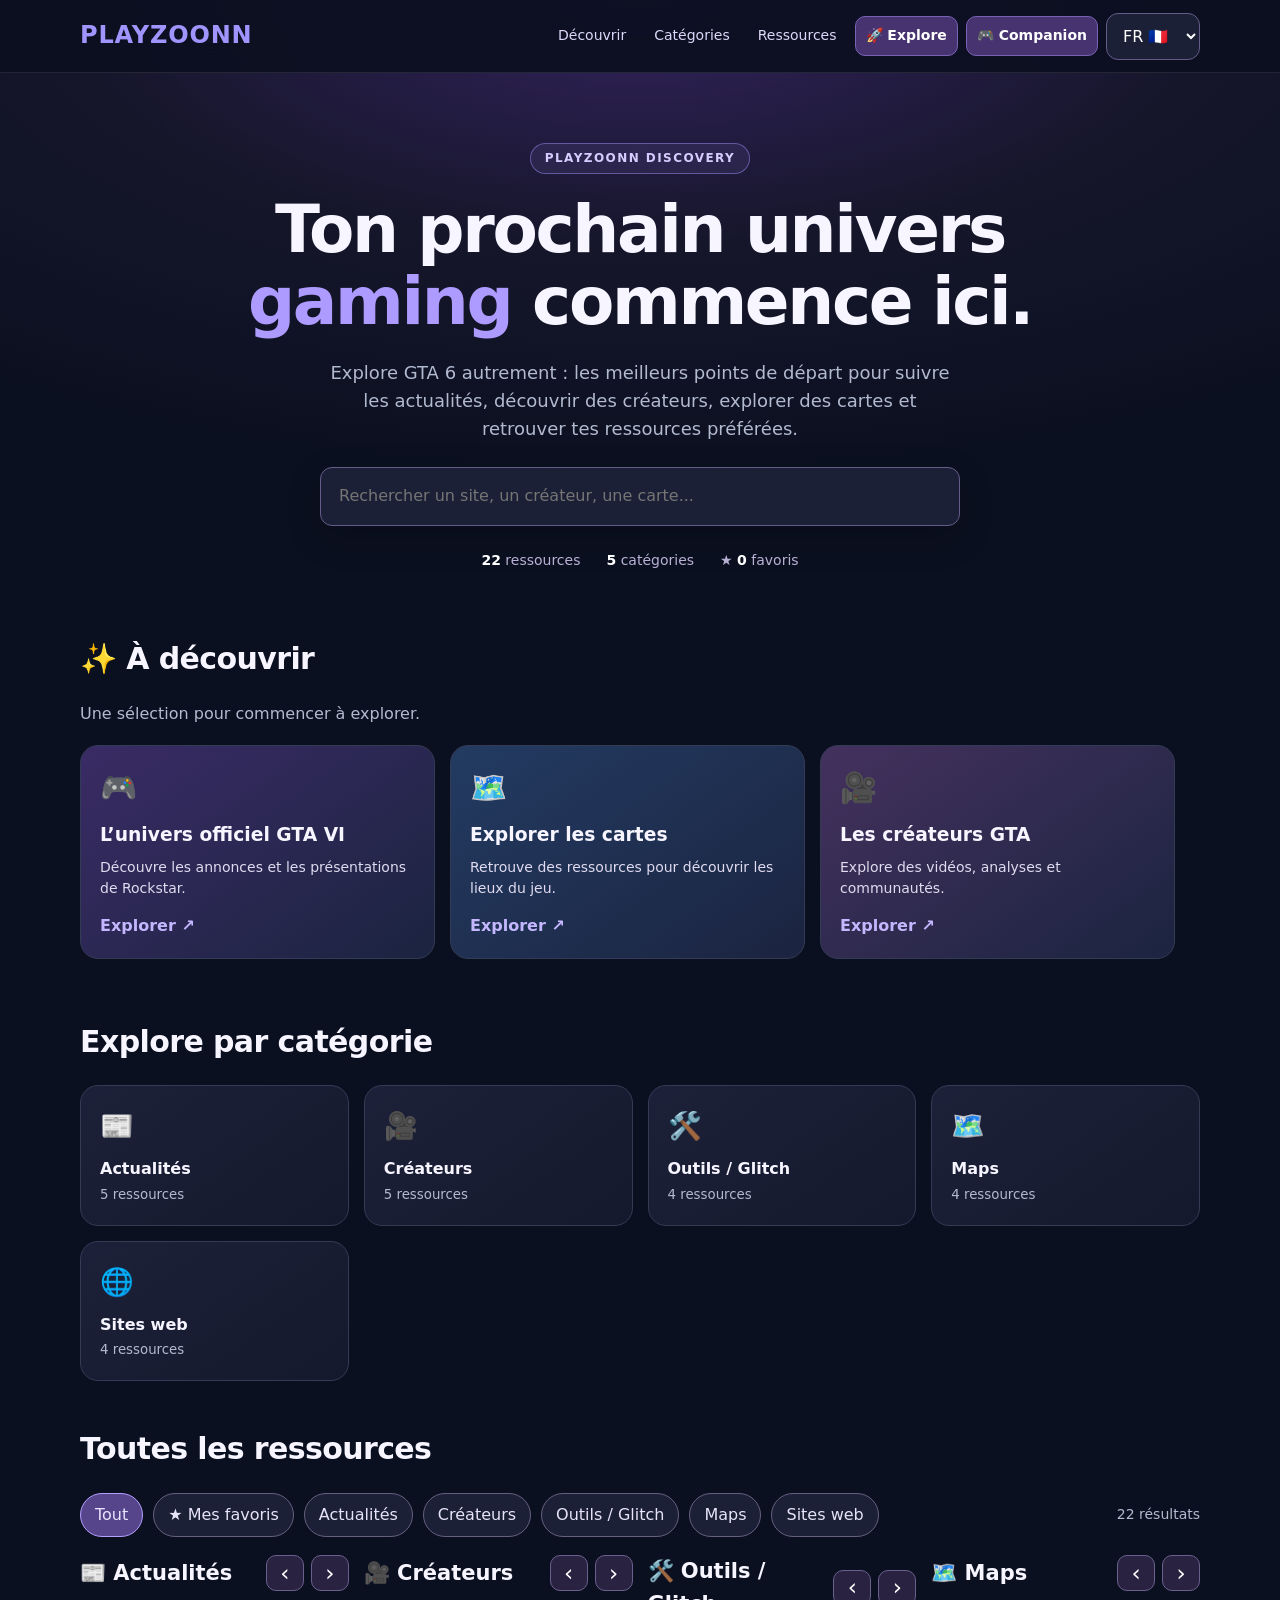
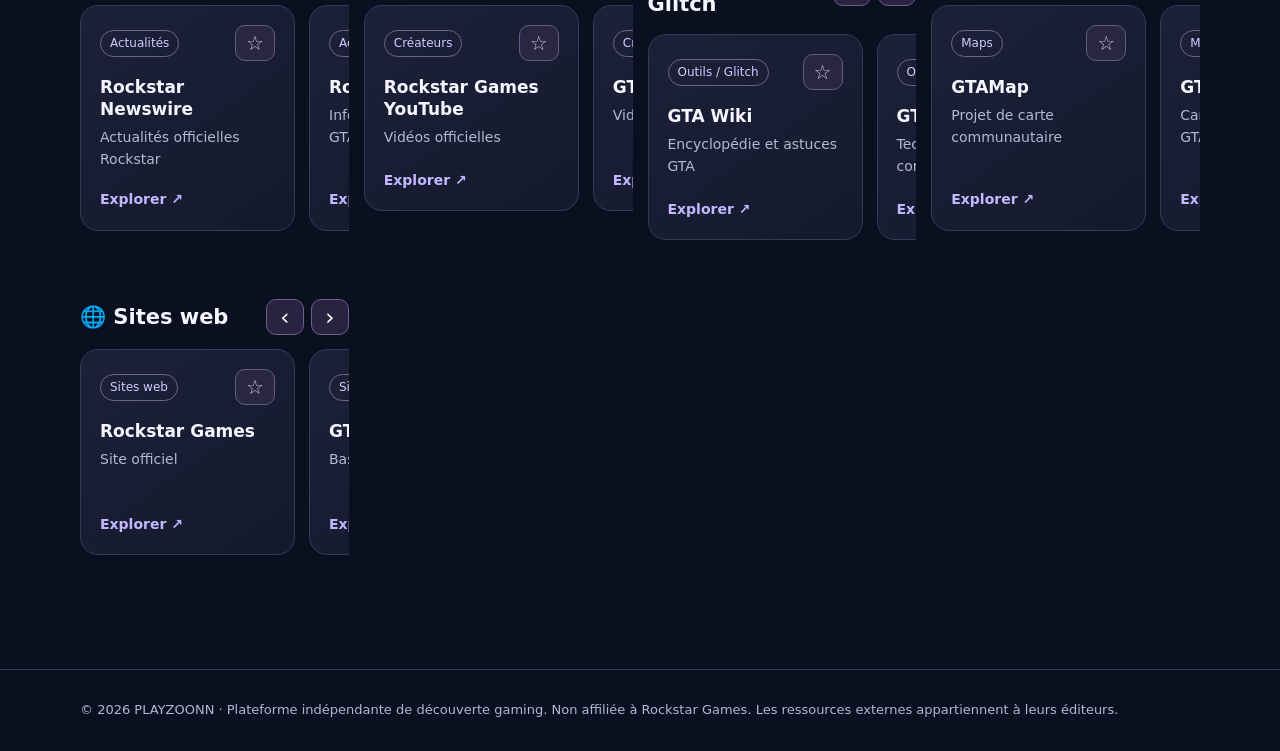
==== commit 202f4023: "Link Explore hub from homepage and improve metadata" ====
--- a/index.html
+++ b/index.html
@@ -1,6 +1,6 @@
 <!doctype html>
 <html lang="fr"><head><meta charset="utf-8"><meta name="viewport" content="width=device-width,initial-scale=1">
-<meta name="theme-color" content="#0b1020"><meta name="description" content="PLAYZOONN Discovery : découvre des ressources GTA VI, des cartes, des créateurs et des outils gaming.">
+<meta name="theme-color" content="#0b1020"><link rel="canonical" href="https://robiavec-tech.github.io/playzoonn/"><meta property="og:title" content="PLAYZOONN — Gaming Discovery"><meta property="og:description" content="Ressources GTA VI, découverte gaming et compagnon web."><meta name="description" content="PLAYZOONN Discovery : découvre des ressources GTA VI, des cartes, des créateurs et des outils gaming.">
 <title>PLAYZOONN — Gaming Discovery</title>
 <style>
 :root{color-scheme:dark;--bg:#0b1020;--panel:#171e32;--line:#343b55;--purple:#a294ff;--muted:#b2bad0;--white:#f7f5ff}
@@ -26,7 +26,7 @@
 @media(max-width:580px){.shelf-track .resource{flex-basis:76vw}.featured .feature{flex-basis:80vw}.shelf-head h3{font-size:19px}.shelf-arrow{min-width:34px;height:34px} .top-inner{min-height:64px}.logo{font-size:20px}.container{width:min(100% - 28px,1120px)}.hero{padding:44px 0 35px}.hero p{font-size:16px}.grid{grid-template-columns:repeat(2,minmax(0,1fr));gap:10px}.featured{grid-template-columns:1fr}.card{padding:15px}.resource{min-height:210px}.results{width:100%;margin-left:0}}
 @media(max-width:350px){.grid{grid-template-columns:1fr}}
 </style></head><body>
-<header class="top"><div class="container top-inner"><a class="logo" href="#home">PLAYZOONN</a><nav class="nav" aria-label="Navigation"><a href="#discover" id="navDiscover"></a><a href="#categories" id="navCategories"></a><a href="#library" id="navLibrary"></a><a class="companion-link" href="./companion.html">🎮 Companion</a><select id="language" aria-label="Language"><option value="fr">FR 🇫🇷</option><option value="en">EN 🇬🇧</option></select></nav></div></header>
+<header class="top"><div class="container top-inner"><a class="logo" href="#home">PLAYZOONN</a><nav class="nav" aria-label="Navigation"><a href="#discover" id="navDiscover"></a><a href="#categories" id="navCategories"></a><a href="#library" id="navLibrary"></a><a class="companion-link" href="./explore.html">🚀 Explore</a><a class="companion-link" href="./companion.html">🎮 Companion</a><select id="language" aria-label="Language"><option value="fr">FR 🇫🇷</option><option value="en">EN 🇬🇧</option></select></nav></div></header>
 <main class="container"><section id="home" class="hero"><span class="eyebrow">PLAYZOONN DISCOVERY</span><h1 id="heroTitle"></h1><p id="heroText"></p><input id="search" class="search" type="search" autocomplete="off" aria-label="Search resources"><div class="metrics"><span><strong id="totalCount"></strong> <span id="metricResources"></span></span><span><strong>5</strong> <span id="metricCategories"></span></span><span>★ <strong id="favoriteCount">0</strong> <span id="metricFavorites"></span></span></div></section>
 <section id="discover"><div class="section-head"><h2 id="discoverTitle"></h2></div><p class="section-sub" id="discoverSubtitle"></p><div id="featured" class="featured"></div></section>
 <section id="categories" style="margin-top:48px"><div class="section-head"><h2 id="categoriesTitle"></h2></div><div id="categoryGrid" class="grid"></div></section>
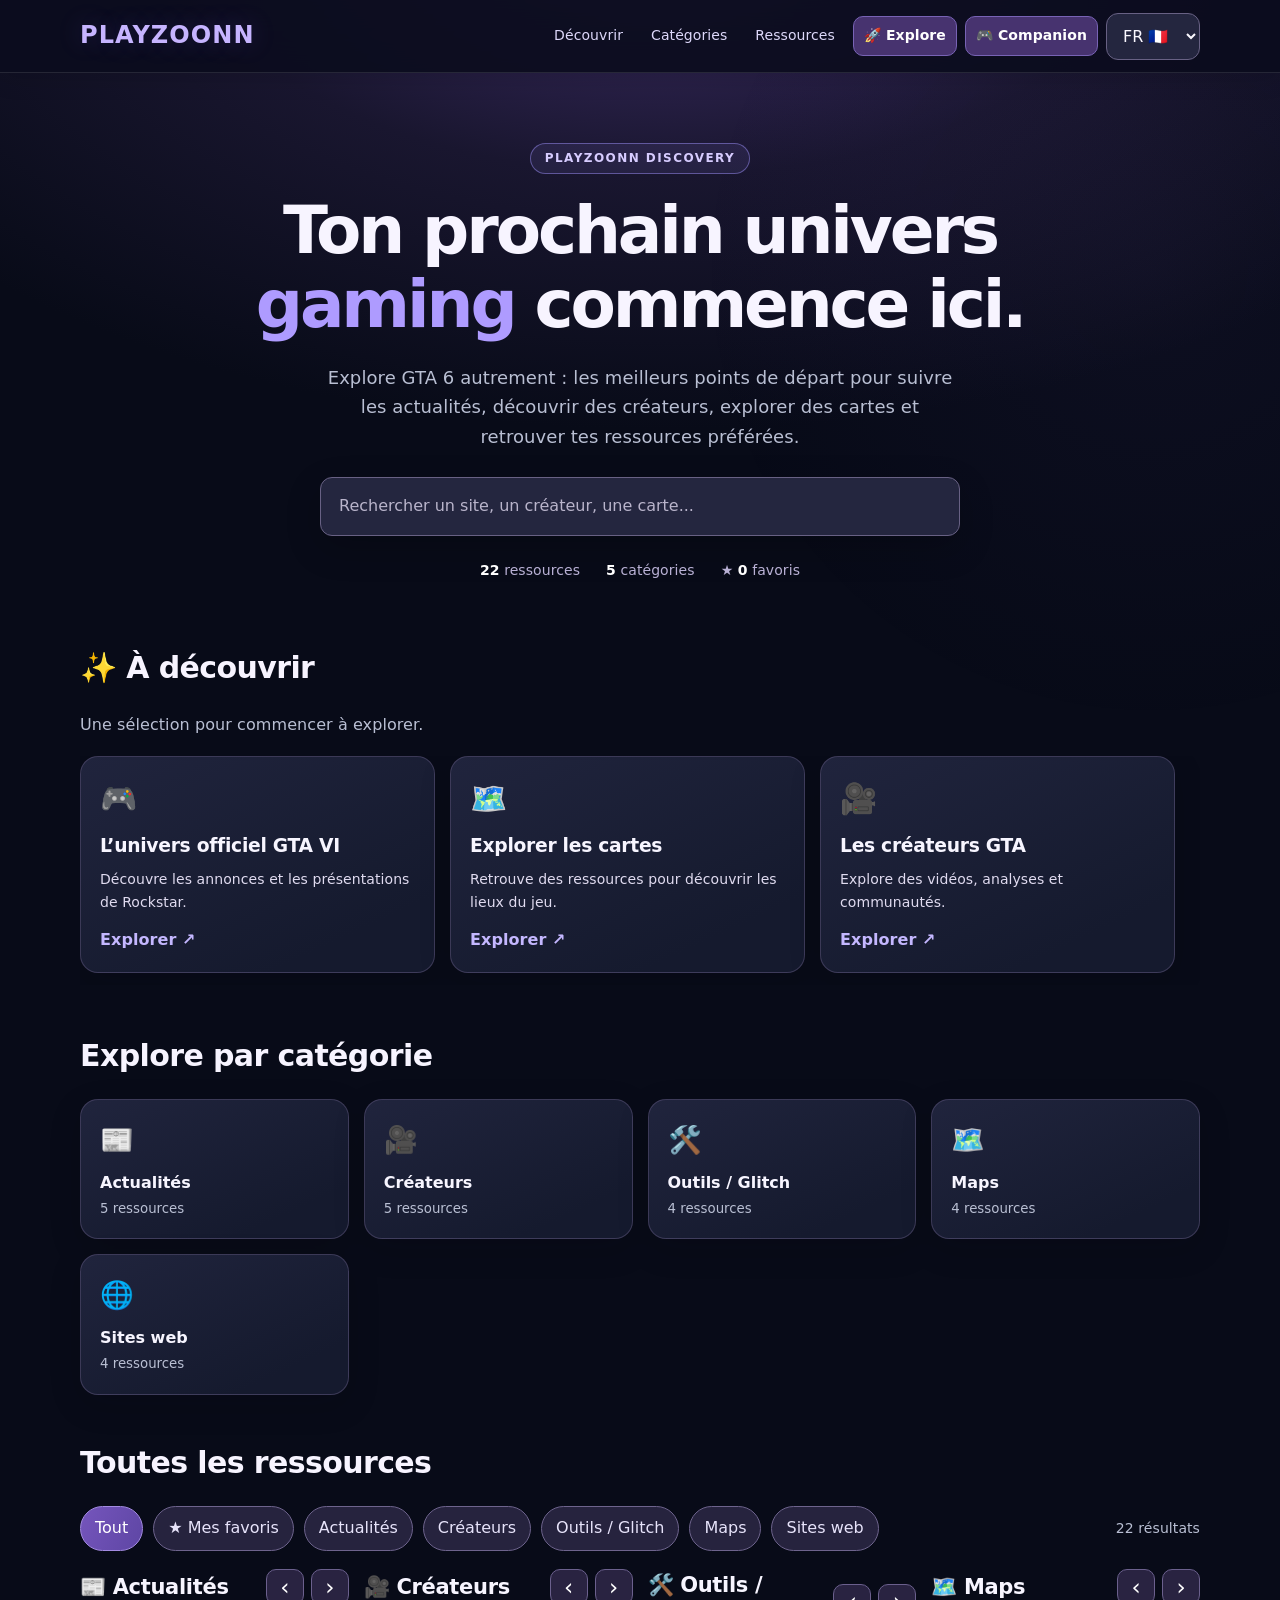
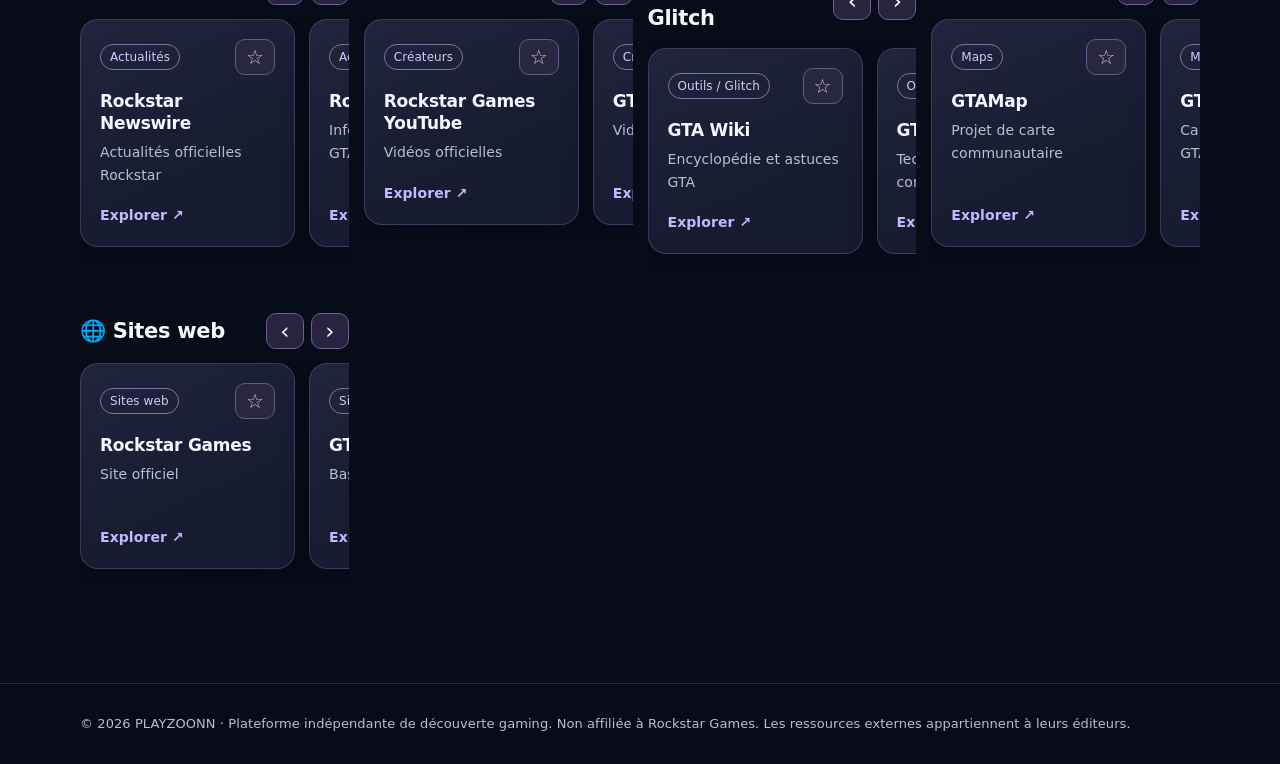
==== commit 92d99b2a: "Apply unified visual redesign to index.html" ====
--- a/index.html
+++ b/index.html
@@ -25,7 +25,7 @@
 @media(max-width:850px){.grid{grid-template-columns:repeat(3,minmax(0,1fr))}.featured{grid-template-columns:repeat(2,minmax(0,1fr))}.nav a{display:none}}
 @media(max-width:580px){.shelf-track .resource{flex-basis:76vw}.featured .feature{flex-basis:80vw}.shelf-head h3{font-size:19px}.shelf-arrow{min-width:34px;height:34px} .top-inner{min-height:64px}.logo{font-size:20px}.container{width:min(100% - 28px,1120px)}.hero{padding:44px 0 35px}.hero p{font-size:16px}.grid{grid-template-columns:repeat(2,minmax(0,1fr));gap:10px}.featured{grid-template-columns:1fr}.card{padding:15px}.resource{min-height:210px}.results{width:100%;margin-left:0}}
 @media(max-width:350px){.grid{grid-template-columns:1fr}}
-</style></head><body>
+</style><link rel="stylesheet" href="./theme.css"></head><body>
 <header class="top"><div class="container top-inner"><a class="logo" href="#home">PLAYZOONN</a><nav class="nav" aria-label="Navigation"><a href="#discover" id="navDiscover"></a><a href="#categories" id="navCategories"></a><a href="#library" id="navLibrary"></a><a class="companion-link" href="./explore.html">🚀 Explore</a><a class="companion-link" href="./companion.html">🎮 Companion</a><select id="language" aria-label="Language"><option value="fr">FR 🇫🇷</option><option value="en">EN 🇬🇧</option></select></nav></div></header>
 <main class="container"><section id="home" class="hero"><span class="eyebrow">PLAYZOONN DISCOVERY</span><h1 id="heroTitle"></h1><p id="heroText"></p><input id="search" class="search" type="search" autocomplete="off" aria-label="Search resources"><div class="metrics"><span><strong id="totalCount"></strong> <span id="metricResources"></span></span><span><strong>5</strong> <span id="metricCategories"></span></span><span>★ <strong id="favoriteCount">0</strong> <span id="metricFavorites"></span></span></div></section>
 <section id="discover"><div class="section-head"><h2 id="discoverTitle"></h2></div><p class="section-sub" id="discoverSubtitle"></p><div id="featured" class="featured"></div></section>
--- a/theme.css
+++ b/theme.css
@@ -0,0 +1,35 @@
+/* PLAYZOONN visual system — shared across all web pages */
+:root{color-scheme:dark;--bg:#080b18;--panel:#141a30;--card:#191e36;--line:#353957;--edge:#353957;--accent:#b5a1ff;--purple:#b5a1ff;--muted:#b9bfd3;--white:#f7f5ff}
+html{scroll-behavior:smooth}
+body{background:radial-gradient(ellipse 75% 520px at 52% -90px,#42306e 0%,#19162f 51%,#080b18 100%)!important;color:#f7f5ff;letter-spacing:.005em}
+body:before{content:"";position:fixed;inset:0;pointer-events:none;z-index:-1;background:radial-gradient(circle at 90% 30%,#8462d00c,transparent 35%)}
+header,.top{background:#0b0d1eea!important;backdrop-filter:blur(18px);-webkit-backdrop-filter:blur(18px);border-bottom:1px solid #ffffff1b!important;box-shadow:0 5px 24px #0002}
+.brand,.logo{color:#c6b4ff!important;letter-spacing:.045em!important;text-shadow:0 0 26px #8b6be53d}
+h1{font-weight:850!important;letter-spacing:-.047em;line-height:1.13!important;color:#f7f4ff!important;text-wrap:balance}
+h2{letter-spacing:-.025em;color:#f7f4ff}
+h3{letter-spacing:-.015em}
+p{line-height:1.65}
+a{transition:color .18s ease,opacity .18s ease}
+a:hover{color:#f0eaff}
+button,.btn,input,select,textarea{transition:background .18s ease,border-color .18s ease,box-shadow .18s ease,transform .18s ease}
+button:hover:not(:disabled),.btn:hover{border-color:#b7a0ff!important}
+button:active:not(:disabled){transform:scale(.985)}
+button:focus-visible,a:focus-visible,input:focus-visible,select:focus-visible,textarea:focus-visible{outline:3px solid #d7c5ff!important;outline-offset:3px}
+input,select,textarea{background:#24263f!important;border:1px solid #686184!important;color:#faf8ff!important}
+input::placeholder,textarea::placeholder{color:#b9b4cb}
+input:focus,select:focus,textarea:focus{border-color:#c5aeff!important;box-shadow:0 0 0 3px #a987ff22}
+.panel,.card,.resource-card,.category-card,.mini-dock{background:linear-gradient(155deg,#20243d,#151a2e 80%)!important;border:1px solid #5d557b88!important;box-shadow:0 10px 32px #03041026;border-radius:18px!important}
+.panel:hover,.card:hover,.resource-card:hover,.category-card:hover{border-color:#8975bd9e!important}
+.primary,.btn:not(.secondary),button[aria-selected=true],button[aria-pressed=true],.tab[aria-selected=true],.chip[aria-pressed=true]{background:linear-gradient(115deg,#7555bc,#5e46a4)!important;color:#fff!important;border-color:#a38be1!important}
+.primary:hover,.btn:not(.secondary):hover{box-shadow:0 6px 24px #825ce444}
+.tab,.chip,.secondary,.btn.secondary{background:#26233e!important;border-color:#6e648d!important}
+.tab:hover,.chip:hover{background:#393052!important}
+.notice{background:#9c80ee0c!important;border-left-color:#b69dff!important;border-radius:0 10px 10px 0}
+.tag,.pill,.badge{border-color:#8271a5!important}
+.map{border-color:#71688f!important;box-shadow:inset 0 0 55px #0003}
+.maptools{row-gap:10px}
+.maptools button{background:#282440!important}
+.maptools button[aria-pressed=true]{background:#6d51b1!important}
+.footer,footer{border-top-color:#ffffff24!important}
+@media (prefers-reduced-motion:reduce){html{scroll-behavior:auto}*,*:before,*:after{transition:none!important;animation:none!important}}
+@media(max-width:640px){h1{letter-spacing:-.035em}.panel,.card{border-radius:14px!important}header nav{row-gap:8px}}
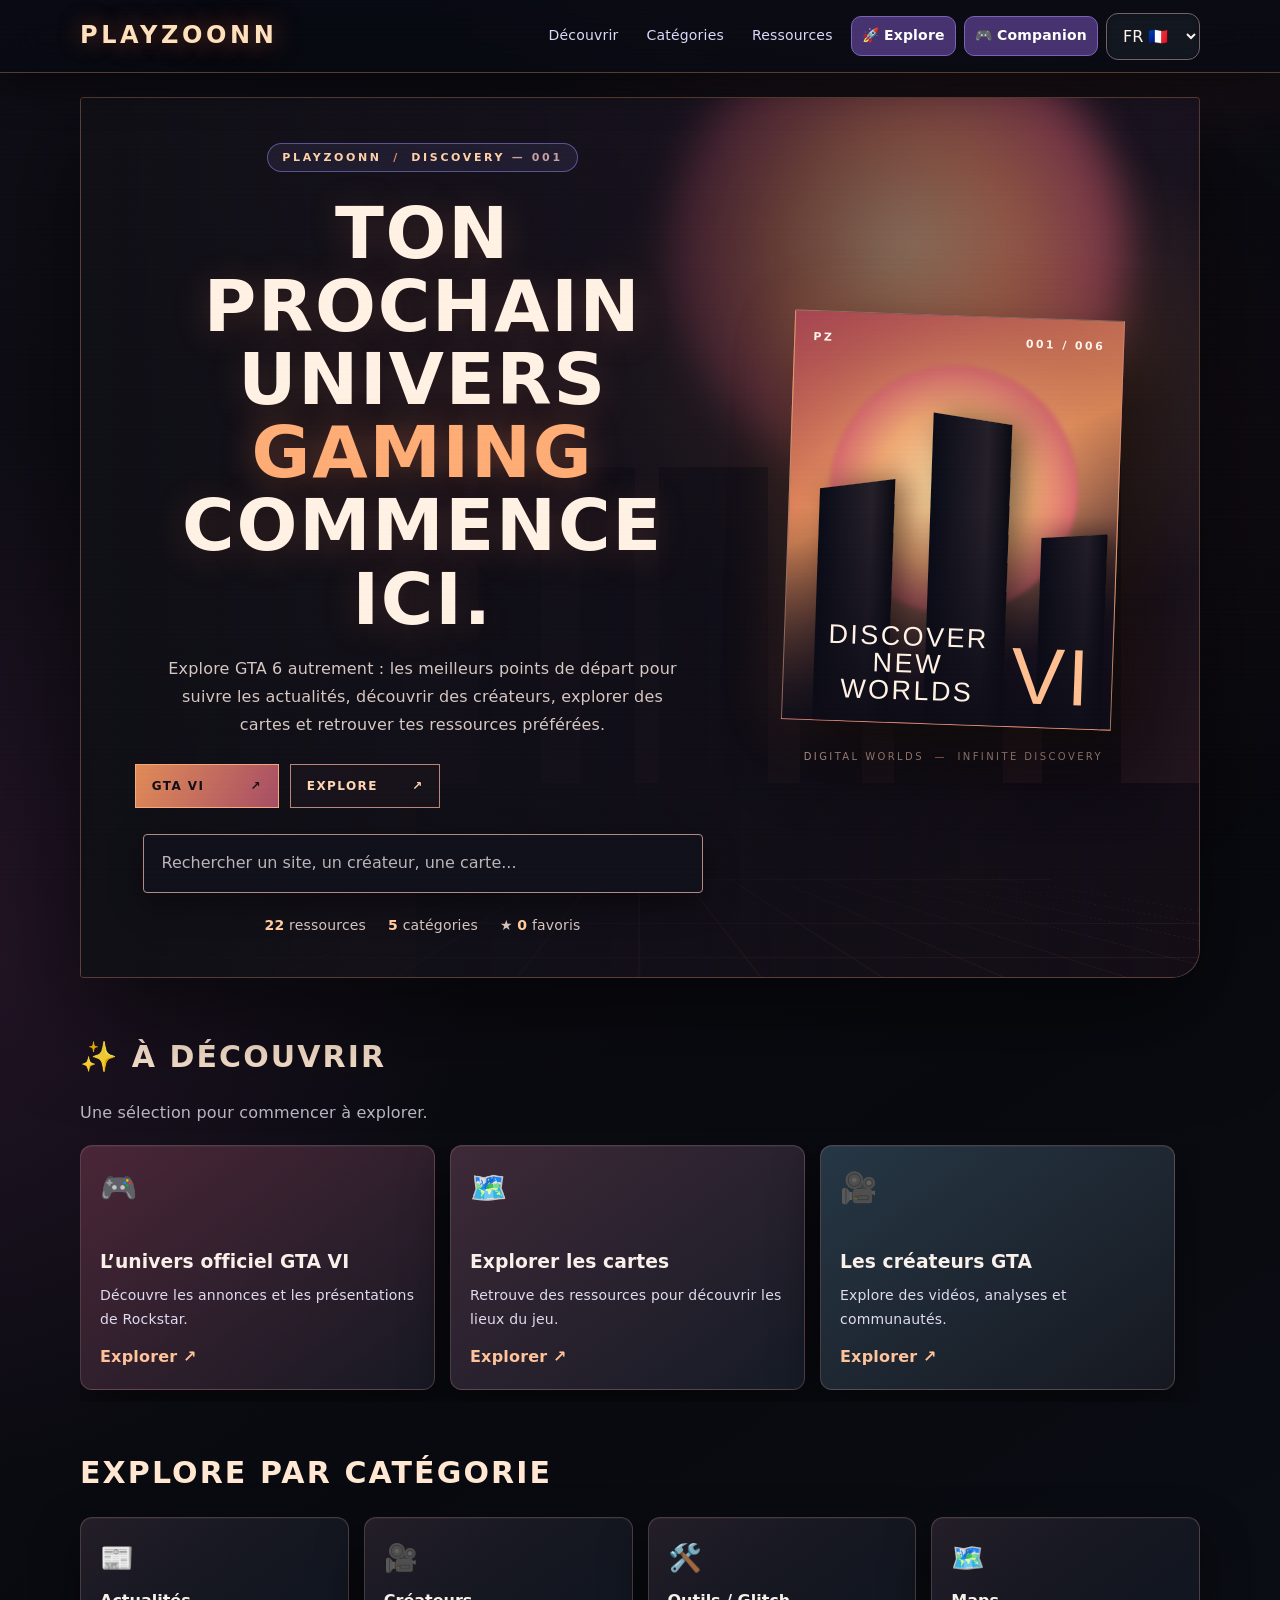
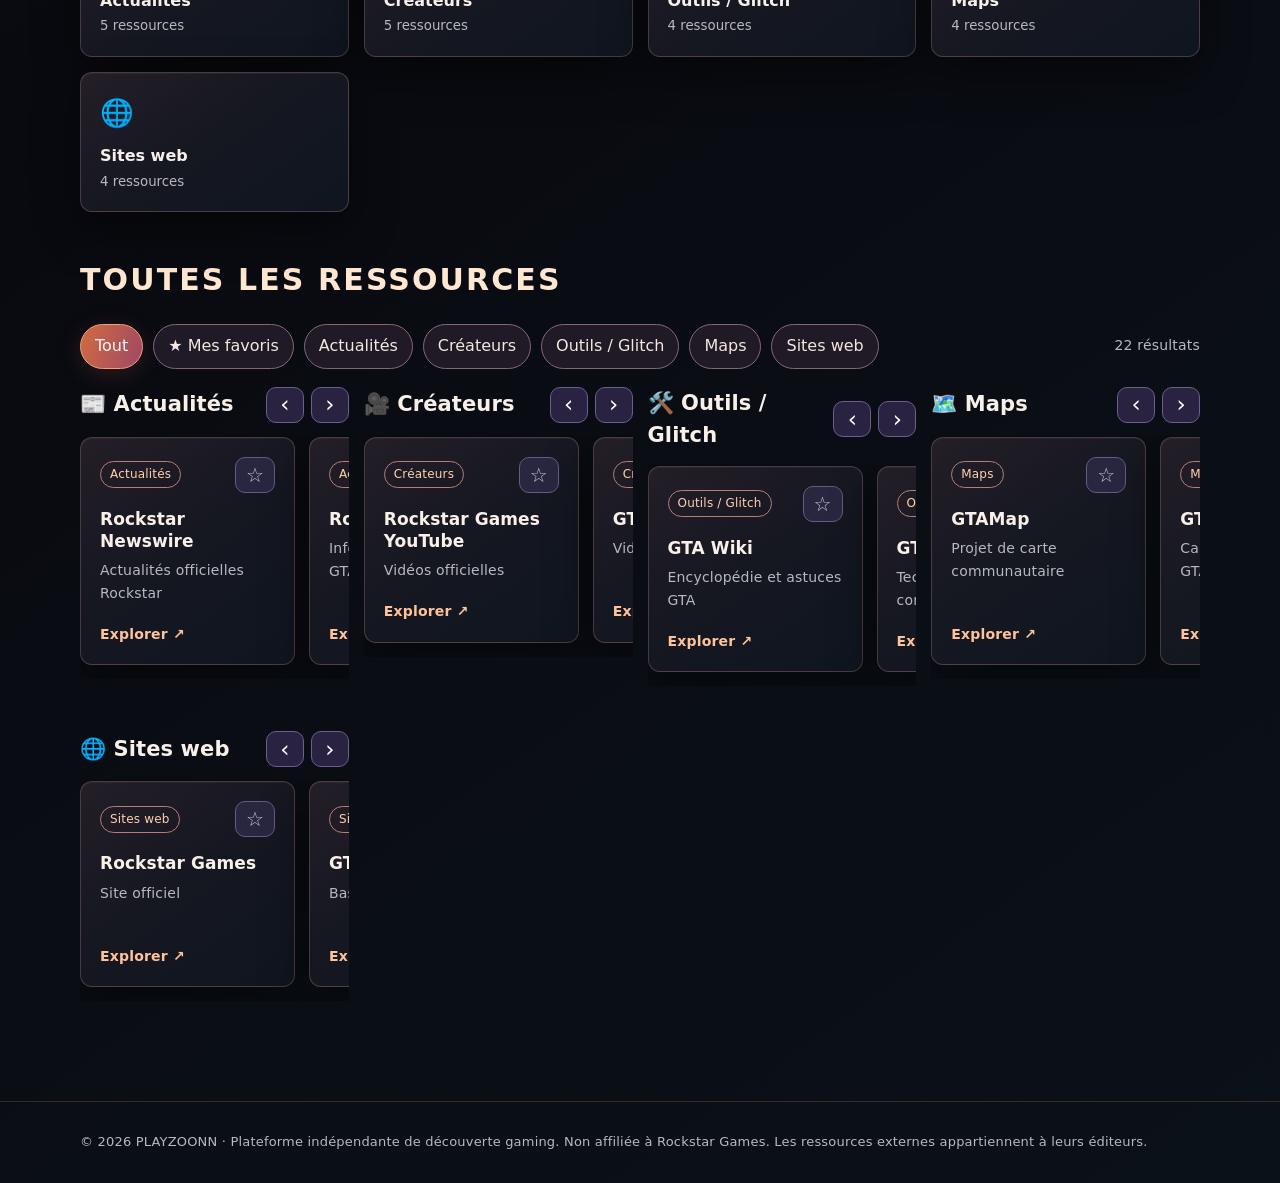
==== commit 0f55b286: "Create cinematic neo-noir Discovery homepage with immersive CSS art and game portal" ====
--- a/index.html
+++ b/index.html
@@ -25,9 +25,53 @@
 @media(max-width:850px){.grid{grid-template-columns:repeat(3,minmax(0,1fr))}.featured{grid-template-columns:repeat(2,minmax(0,1fr))}.nav a{display:none}}
 @media(max-width:580px){.shelf-track .resource{flex-basis:76vw}.featured .feature{flex-basis:80vw}.shelf-head h3{font-size:19px}.shelf-arrow{min-width:34px;height:34px} .top-inner{min-height:64px}.logo{font-size:20px}.container{width:min(100% - 28px,1120px)}.hero{padding:44px 0 35px}.hero p{font-size:16px}.grid{grid-template-columns:repeat(2,minmax(0,1fr));gap:10px}.featured{grid-template-columns:1fr}.card{padding:15px}.resource{min-height:210px}.results{width:100%;margin-left:0}}
 @media(max-width:350px){.grid{grid-template-columns:1fr}}
+/* Cinematic landing hero */
+.cinema-hero{position:relative;isolation:isolate;display:grid;grid-template-columns:minmax(0,1.2fr) minmax(255px,.8fr);align-items:center;gap:clamp(18px,4vw,60px);min-height:650px;padding:72px clamp(22px,4.2vw,58px) 66px!important;margin:24px 0 56px;overflow:hidden;border:1px solid #f5a57b4d;border-radius:4px 4px 28px 4px;background:linear-gradient(110deg,#101016ee 0%,#17131ce9 48%,#20161dd4 100%);box-shadow:0 35px 100px #0008,inset 0 1px #ffffff16}
+.cinema-hero:after{content:"";position:absolute;inset:0;z-index:-1;pointer-events:none;background:linear-gradient(90deg,#101016f2 0%,#121019a6 47%,transparent 100%)}
+.cinema-atmosphere{position:absolute;inset:0;z-index:-2;overflow:hidden;background:radial-gradient(ellipse at 76% 32%,#e28c554d,transparent 32%),linear-gradient(160deg,#231827,#15111b 55%,#2b1820)}
+.cinema-sun{position:absolute;width:490px;height:490px;top:-95px;right:5%;border-radius:50%;background:radial-gradient(circle,#ffd0a0 0%,#f18c67 33%,#b34d62 60%,transparent 72%);filter:blur(16px);opacity:.66}
+.cinema-skyline{position:absolute;right:0;bottom:0;width:70%;height:58%;opacity:.63;background:linear-gradient(0deg,#0b0b13 0%,#0b0b13 38%,transparent 38%),linear-gradient(90deg,transparent 0 8%,#0a0b13 8% 16%,transparent 16% 21%,#0b0b14 21% 28%,transparent 28% 31%,#0c0b14 31% 45%,transparent 45% 49%,#0b0b14 49% 57%,transparent 57% 61%,#0a0b13 61% 75%,transparent 75% 80%,#0b0b14 80% 90%,transparent 90%)}
+.cinema-grid{position:absolute;inset:65% -20% -25%;transform:perspective(240px) rotateX(65deg);background:repeating-linear-gradient(90deg,transparent 0 85px,#e88b6640 86px 87px),repeating-linear-gradient(0deg,transparent 0 70px,#e88b6640 71px 72px);opacity:.36}
+.cinema-hero-content{position:relative;z-index:1;min-width:0}
+.cinema-hero .eyebrow{display:inline-block;font-size:11px;letter-spacing:.24em!important;color:#ffd1aa!important}
+.cinema-separator{color:#ee8a66;margin:0 5px}.cinema-edition{color:#c8a2a0}
+.cinema-hero h1{font-size:clamp(46px,5.6vw,78px)!important;max-width:680px;margin:25px 0 19px;text-transform:uppercase;line-height:1.02!important}
+.cinema-hero h1 .accent{color:#ffad76!important;text-shadow:0 0 35px #f57e4e66}
+.cinema-hero p{max-width:520px;color:#d7c7c2!important;font-size:16px;line-height:1.75}
+.cinema-actions{display:flex;flex-wrap:wrap;gap:11px;margin:25px 0 26px}
+.cinema-cta{display:inline-flex;align-items:center;justify-content:space-between;gap:34px;min-width:144px;padding:12px 16px;border:1px solid #f4aa7c;background:linear-gradient(115deg,#e18b58,#a74e65);color:#130f16!important;text-decoration:none;font-weight:900;letter-spacing:.12em;font-size:12px}
+.cinema-cta:hover{filter:brightness(1.12);transform:translateY(-2px)}
+.cinema-cta-outline{background:#1b151dcf;color:#ffd5b4!important;border-color:#b98879}
+.cinema-hero .search{max-width:560px;background:#11121ce8!important;border:1px solid #b28c84!important;border-radius:4px!important;box-shadow:0 10px 32px #0006!important}
+.cinema-hero .metrics{margin-top:22px;display:flex;flex-wrap:wrap;gap:12px 22px;color:#d5c4bd}
+.cinema-hero .metrics strong{color:#ffcb9f}
+.cinema-side{position:relative;z-index:1;align-self:center;min-width:0}
+.cinema-poster{position:relative;max-width:330px;min-height:410px;margin:auto;overflow:hidden;background:linear-gradient(155deg,#b54b57 0%,#e18b59 42%,#24182b 80%);border:1px solid #e5ac898c;box-shadow:22px 30px 70px #000a,0 0 65px #f18c5030;transform:rotate(2deg)}
+.cinema-poster:after{content:"";position:absolute;inset:0;background:linear-gradient(180deg,#1a121c18 10%,transparent 48%,#0d0c17e8 100%);pointer-events:none}
+.cinema-poster-top{position:relative;z-index:1;display:flex;justify-content:space-between;padding:17px 18px;color:#fff4eb;font-weight:900;letter-spacing:.22em;font-size:11px}
+.cinema-poster-art{position:absolute;inset:0;overflow:hidden}
+.cinema-orb{position:absolute;width:250px;height:250px;left:50%;top:12%;transform:translateX(-50%);border-radius:50%;background:radial-gradient(circle,#ffe7ad 0%,#f6ac76 45%,#dc6d70 69%,transparent 72%);filter:blur(2px);box-shadow:0 0 80px #ffb07a88}
+.cinema-monolith{position:absolute;bottom:-5%;background:linear-gradient(90deg,#0a0c18,#25202a 70%,#0b0b14);box-shadow:12px 0 30px #0007}
+.cinema-monolith.one{height:63%;width:23%;left:9%;transform:skewY(-9deg)}
+.cinema-monolith.two{height:80%;width:24%;left:43%;transform:skewY(7deg)}
+.cinema-monolith.three{height:52%;width:20%;right:3%;transform:skewY(-5deg)}
+.cinema-poster-bottom{position:absolute;z-index:1;left:20px;right:20px;bottom:18px;display:flex;align-items:end;justify-content:space-between;font-family:Impact,"Arial Narrow",sans-serif;font-size:27px;line-height:1;letter-spacing:.09em;color:#fff2e4}
+.cinema-poster-mark{font-size:80px;line-height:.8;color:#ffbf90}
+.cinema-caption{text-align:center;color:#c8a69c;font-size:10px;letter-spacing:.24em;margin-top:24px}
+.cinema-caption span{color:#e88964;margin:0 5px}
+#discover .section-head h2,#categories .section-head h2,#library .section-head h2{text-transform:uppercase;letter-spacing:.07em!important}
+#discover .feature,#categories .card,#library .resource{overflow:hidden;transition:transform .22s ease,border-color .22s ease,box-shadow .22s ease}
+#discover .feature:hover,#categories .card:hover,#library .resource:hover{transform:translateY(-4px);box-shadow:0 24px 48px #0008,0 0 30px #d7774d20!important}
+#discover .feature{min-height:245px}
+#discover .feature:nth-child(3n+1){background:linear-gradient(145deg,#4a2637,#171923)!important}
+#discover .feature:nth-child(3n+2){background:linear-gradient(145deg,#3e2937,#151b26)!important}
+#discover .feature:nth-child(3n+3){background:linear-gradient(145deg,#263745,#161820)!important}
+@media(max-width:900px){.cinema-hero{grid-template-columns:1fr;min-height:auto}.cinema-side{display:none}.cinema-hero h1{max-width:740px}}
+@media(max-width:580px){.cinema-hero{padding:40px 22px!important;margin:14px 0 35px;border-radius:4px 4px 18px 4px}.cinema-hero h1{font-size:clamp(38px,10vw,55px)!important}.cinema-hero .metrics{gap:10px 16px}.cinema-actions{margin:20px 0}.cinema-cta{min-width:130px;gap:14px}.cinema-sun{right:-50%;top:-40px}.cinema-hero:after{background:#111018bb}}
+@media(prefers-reduced-motion:reduce){.cinema-cta:hover,#discover .feature:hover,#categories .card:hover,#library .resource:hover{transform:none}}
 </style><link rel="stylesheet" href="./theme.css"></head><body>
 <header class="top"><div class="container top-inner"><a class="logo" href="#home">PLAYZOONN</a><nav class="nav" aria-label="Navigation"><a href="#discover" id="navDiscover"></a><a href="#categories" id="navCategories"></a><a href="#library" id="navLibrary"></a><a class="companion-link" href="./explore.html">🚀 Explore</a><a class="companion-link" href="./companion.html">🎮 Companion</a><select id="language" aria-label="Language"><option value="fr">FR 🇫🇷</option><option value="en">EN 🇬🇧</option></select></nav></div></header>
-<main class="container"><section id="home" class="hero"><span class="eyebrow">PLAYZOONN DISCOVERY</span><h1 id="heroTitle"></h1><p id="heroText"></p><input id="search" class="search" type="search" autocomplete="off" aria-label="Search resources"><div class="metrics"><span><strong id="totalCount"></strong> <span id="metricResources"></span></span><span><strong>5</strong> <span id="metricCategories"></span></span><span>★ <strong id="favoriteCount">0</strong> <span id="metricFavorites"></span></span></div></section>
+<main class="container"><section id="home" class="hero cinema-hero"><div class="cinema-atmosphere" aria-hidden="true"><div class="cinema-sun"></div><div class="cinema-skyline"></div><div class="cinema-grid"></div></div><div class="cinema-hero-content"><span class="eyebrow">PLAYZOONN <span class="cinema-separator">/</span> DISCOVERY <span class="cinema-edition">— 001</span></span><h1 id="heroTitle"></h1><p id="heroText"></p><div class="cinema-actions"><a class="cinema-cta" href="./gta-vi.html">GTA VI <span aria-hidden="true">↗</span></a><a class="cinema-cta cinema-cta-outline" href="./explore.html">EXPLORE <span aria-hidden="true">↗</span></a></div><input id="search" class="search" type="search" autocomplete="off" aria-label="Search resources"><div class="metrics"><span><strong id="totalCount"></strong> <span id="metricResources"></span></span><span><strong>5</strong> <span id="metricCategories"></span></span><span>★ <strong id="favoriteCount">0</strong> <span id="metricFavorites"></span></span></div></div><div class="cinema-side" aria-hidden="true"><div class="cinema-poster"><div class="cinema-poster-top">PZ <span>001 / 006</span></div><div class="cinema-poster-art"><div class="cinema-orb"></div><div class="cinema-monolith one"></div><div class="cinema-monolith two"></div><div class="cinema-monolith three"></div></div><div class="cinema-poster-bottom"><span>DISCOVER<br>NEW WORLDS</span><span class="cinema-poster-mark">VI</span></div></div><div class="cinema-caption">DIGITAL WORLDS <span>—</span> INFINITE DISCOVERY</div></div></section>
 <section id="discover"><div class="section-head"><h2 id="discoverTitle"></h2></div><p class="section-sub" id="discoverSubtitle"></p><div id="featured" class="featured"></div></section>
 <section id="categories" style="margin-top:48px"><div class="section-head"><h2 id="categoriesTitle"></h2></div><div id="categoryGrid" class="grid"></div></section>
 <section id="library" class="library"><div class="section-head"><h2 id="libraryTitle"></h2></div><div class="toolbar" id="filters"><button class="chip" data-filter="all" aria-pressed="true"></button><button class="chip" data-filter="favorites" aria-pressed="false"></button><button class="chip" data-filter="news" aria-pressed="false"></button><button class="chip" data-filter="creators" aria-pressed="false"></button><button class="chip" data-filter="tools" aria-pressed="false"></button><button class="chip" data-filter="maps" aria-pressed="false"></button><button class="chip" data-filter="sites" aria-pressed="false"></button><span class="results" id="resultCount"></span></div><div id="resourceGrid" class="grid"></div><p class="empty" id="empty" hidden></p></section></main>
--- a/theme.css
+++ b/theme.css
@@ -1,35 +1,46 @@
-/* PLAYZOONN visual system — shared across all web pages */
-:root{color-scheme:dark;--bg:#080b18;--panel:#141a30;--card:#191e36;--line:#353957;--edge:#353957;--accent:#b5a1ff;--purple:#b5a1ff;--muted:#b9bfd3;--white:#f7f5ff}
+/* PLAYZOONN — cinematic neo-noir / futuristic city design system
+   Original visual identity drawing on atmospheric sci-fi, no movie assets. */
+:root{color-scheme:dark;--bg:#08090e;--panel:#11151d;--card:#151821;--line:#42404a;--edge:#42404a;--accent:#ffb071;--purple:#ffb071;--muted:#b9b8c2;--white:#f7f1ec;--orange:#ff9252;--pink:#ef68b8;--cyan:#8bdfe4}
+*{box-sizing:border-box}
 html{scroll-behavior:smooth}
-body{background:radial-gradient(ellipse 75% 520px at 52% -90px,#42306e 0%,#19162f 51%,#080b18 100%)!important;color:#f7f5ff;letter-spacing:.005em}
-body:before{content:"";position:fixed;inset:0;pointer-events:none;z-index:-1;background:radial-gradient(circle at 90% 30%,#8462d00c,transparent 35%)}
-header,.top{background:#0b0d1eea!important;backdrop-filter:blur(18px);-webkit-backdrop-filter:blur(18px);border-bottom:1px solid #ffffff1b!important;box-shadow:0 5px 24px #0002}
-.brand,.logo{color:#c6b4ff!important;letter-spacing:.045em!important;text-shadow:0 0 26px #8b6be53d}
-h1{font-weight:850!important;letter-spacing:-.047em;line-height:1.13!important;color:#f7f4ff!important;text-wrap:balance}
-h2{letter-spacing:-.025em;color:#f7f4ff}
-h3{letter-spacing:-.015em}
-p{line-height:1.65}
-a{transition:color .18s ease,opacity .18s ease}
-a:hover{color:#f0eaff}
-button,.btn,input,select,textarea{transition:background .18s ease,border-color .18s ease,box-shadow .18s ease,transform .18s ease}
-button:hover:not(:disabled),.btn:hover{border-color:#b7a0ff!important}
+body{background:radial-gradient(ellipse 72% 540px at 78% -8%,#ac4b3954,transparent 75%),radial-gradient(ellipse 58% 680px at -8% 34%,#77366b3b,transparent 78%),linear-gradient(145deg,#100e16 0%,#090a10 48%,#0b1119 100%)!important;color:#f7f1ec!important;letter-spacing:.012em;min-height:100vh}
+body:before{content:"";position:fixed;inset:0;z-index:-1;pointer-events:none;background:linear-gradient(90deg,transparent 49.9%,#ffffff05 50%,transparent 50.1%),repeating-linear-gradient(0deg,transparent 0 95px,#ffffff05 96px),radial-gradient(circle at 78% 55%,#d8582915,transparent 40%);opacity:.65}
+body:after{content:"";position:fixed;inset:0;z-index:20;pointer-events:none;background:repeating-linear-gradient(0deg,#00000009 0 1px,transparent 1px 5px);opacity:.23}
+header,.top{background:#090b13dd!important;backdrop-filter:blur(22px) saturate(120%);-webkit-backdrop-filter:blur(22px) saturate(120%);border-bottom:1px solid #f6ad7950!important;box-shadow:0 8px 42px #0008}
+.brand,.logo{font-family:Impact,"Arial Narrow",system-ui,sans-serif!important;font-weight:900!important;letter-spacing:.15em!important;color:#ffe0bd!important;text-shadow:0 0 25px #ff7d4577,0 0 70px #f77e4235;text-transform:uppercase}
+h1{font-family:Impact,"Arial Narrow",system-ui,sans-serif!important;font-weight:850!important;font-stretch:condensed;letter-spacing:.025em!important;line-height:1.06!important;color:#fff2e4!important;text-wrap:balance;text-shadow:0 5px 38px #ff8b5a32}
+h2{letter-spacing:.012em!important;color:#ffe7d1!important}
+h3{letter-spacing:.005em!important;color:#f9f0e9}
+p{line-height:1.68}
+.eyebrow,.kicker,.pill{color:#ffb784!important;letter-spacing:.22em!important;text-transform:uppercase}
+a{color:#ffc39b;transition:color .2s ease,opacity .2s ease}
+a:hover{color:#ffe6c8}
+nav a:not(.brand):not(.logo),.nav a:not(.logo){transition:color .2s ease,text-shadow .2s ease}
+nav a:hover,.nav a:hover{text-shadow:0 0 14px #ff955f77}
+button,.btn,input,select,textarea{transition:background .2s ease,border-color .2s ease,box-shadow .2s ease,transform .2s ease}
+button:hover:not(:disabled),.btn:hover{border-color:#ffc093!important}
 button:active:not(:disabled){transform:scale(.985)}
-button:focus-visible,a:focus-visible,input:focus-visible,select:focus-visible,textarea:focus-visible{outline:3px solid #d7c5ff!important;outline-offset:3px}
-input,select,textarea{background:#24263f!important;border:1px solid #686184!important;color:#faf8ff!important}
-input::placeholder,textarea::placeholder{color:#b9b4cb}
-input:focus,select:focus,textarea:focus{border-color:#c5aeff!important;box-shadow:0 0 0 3px #a987ff22}
-.panel,.card,.resource-card,.category-card,.mini-dock{background:linear-gradient(155deg,#20243d,#151a2e 80%)!important;border:1px solid #5d557b88!important;box-shadow:0 10px 32px #03041026;border-radius:18px!important}
-.panel:hover,.card:hover,.resource-card:hover,.category-card:hover{border-color:#8975bd9e!important}
-.primary,.btn:not(.secondary),button[aria-selected=true],button[aria-pressed=true],.tab[aria-selected=true],.chip[aria-pressed=true]{background:linear-gradient(115deg,#7555bc,#5e46a4)!important;color:#fff!important;border-color:#a38be1!important}
-.primary:hover,.btn:not(.secondary):hover{box-shadow:0 6px 24px #825ce444}
-.tab,.chip,.secondary,.btn.secondary{background:#26233e!important;border-color:#6e648d!important}
-.tab:hover,.chip:hover{background:#393052!important}
-.notice{background:#9c80ee0c!important;border-left-color:#b69dff!important;border-radius:0 10px 10px 0}
-.tag,.pill,.badge{border-color:#8271a5!important}
-.map{border-color:#71688f!important;box-shadow:inset 0 0 55px #0003}
+button:focus-visible,a:focus-visible,input:focus-visible,select:focus-visible,textarea:focus-visible{outline:3px solid #90e5e8!important;outline-offset:3px}
+input,select,textarea{background:#141822ee!important;border:1px solid #75616a!important;color:#fff5ec!important;box-shadow:inset 0 1px 4px #0004}
+input::placeholder,textarea::placeholder{color:#bcb4b9}
+input:focus,select:focus,textarea:focus{border-color:#ffa46f!important;box-shadow:0 0 0 3px #ff955f2b}
+.panel,.card,.resource-card,.category-card,.mini-dock{position:relative;background:linear-gradient(145deg,#26202aef 0%,#171922ed 48%,#101721f0 100%)!important;border:1px solid #a17a795e!important;box-shadow:0 18px 48px #0007,inset 0 1px #ffffff0b;border-radius:12px!important}
+.panel:hover,.card:hover,.resource-card:hover,.category-card:hover{border-color:#e4a17a9c!important;box-shadow:0 18px 54px #0009,0 0 28px #ff87591a}
+.primary,.btn:not(.secondary),button[aria-selected=true],button[aria-pressed=true],.tab[aria-selected=true],.chip[aria-pressed=true]{background:linear-gradient(110deg,#d16b42,#9f4865)!important;color:#fff8f3!important;border-color:#f2a27a!important;box-shadow:0 5px 22px #b54b4036}
+.primary:hover,.btn:not(.secondary):hover{box-shadow:0 6px 32px #ff825452}
+.tab,.chip,.secondary,.btn.secondary{background:#211c28f2!important;border-color:#876776!important;color:#f4e7e2!important}
+.tab:hover,.chip:hover{background:#342433!important}
+.notice{background:linear-gradient(90deg,#e37b3a14,transparent)!important;border-left-color:#ff9d62!important;border-radius:0 8px 8px 0;color:#d6c9c4}
+.tag,.pill,.badge{border-color:#b77d77!important;color:#ffd1ad!important}
+.map{border-color:#a27a7d!important;background:radial-gradient(ellipse at 25% 25%,#374b53,#1d2933 68%,#1b1a28)!important;box-shadow:inset 0 0 80px #0008,0 0 34px #ff8e5510}
 .maptools{row-gap:10px}
-.maptools button{background:#282440!important}
-.maptools button[aria-pressed=true]{background:#6d51b1!important}
-.footer,footer{border-top-color:#ffffff24!important}
-@media (prefers-reduced-motion:reduce){html{scroll-behavior:auto}*,*:before,*:after{transition:none!important;animation:none!important}}
-@media(max-width:640px){h1{letter-spacing:-.035em}.panel,.card{border-radius:14px!important}header nav{row-gap:8px}}
+.maptools button{background:#231d2a!important;border-color:#916c77!important}
+.maptools button[aria-pressed=true]{background:linear-gradient(110deg,#c46b47,#994965)!important}
+.pin{background:#bd624b!important}
+.pin.active{background:#f1b56b!important;box-shadow:0 0 0 5px #ffac6855,0 0 24px #fba060a8!important}
+.marker-details{background:#211c27!important;border-color:#a17877!important}
+.footer,footer{border-top-color:#f0aa7c30!important}
+::selection{background:#a65a54;color:#fff}
+@media(min-width:850px){h1{font-size:clamp(48px,6vw,86px)!important}.hero{padding-top:45px!important;padding-bottom:40px!important}}
+@media(max-width:640px){h1{letter-spacing:.012em!important}.panel,.card{border-radius:11px!important}header nav{row-gap:8px}.brand,.logo{letter-spacing:.1em!important}}
+@media(prefers-reduced-motion:reduce){html{scroll-behavior:auto}*,*:before,*:after{transition:none!important;animation:none!important}}
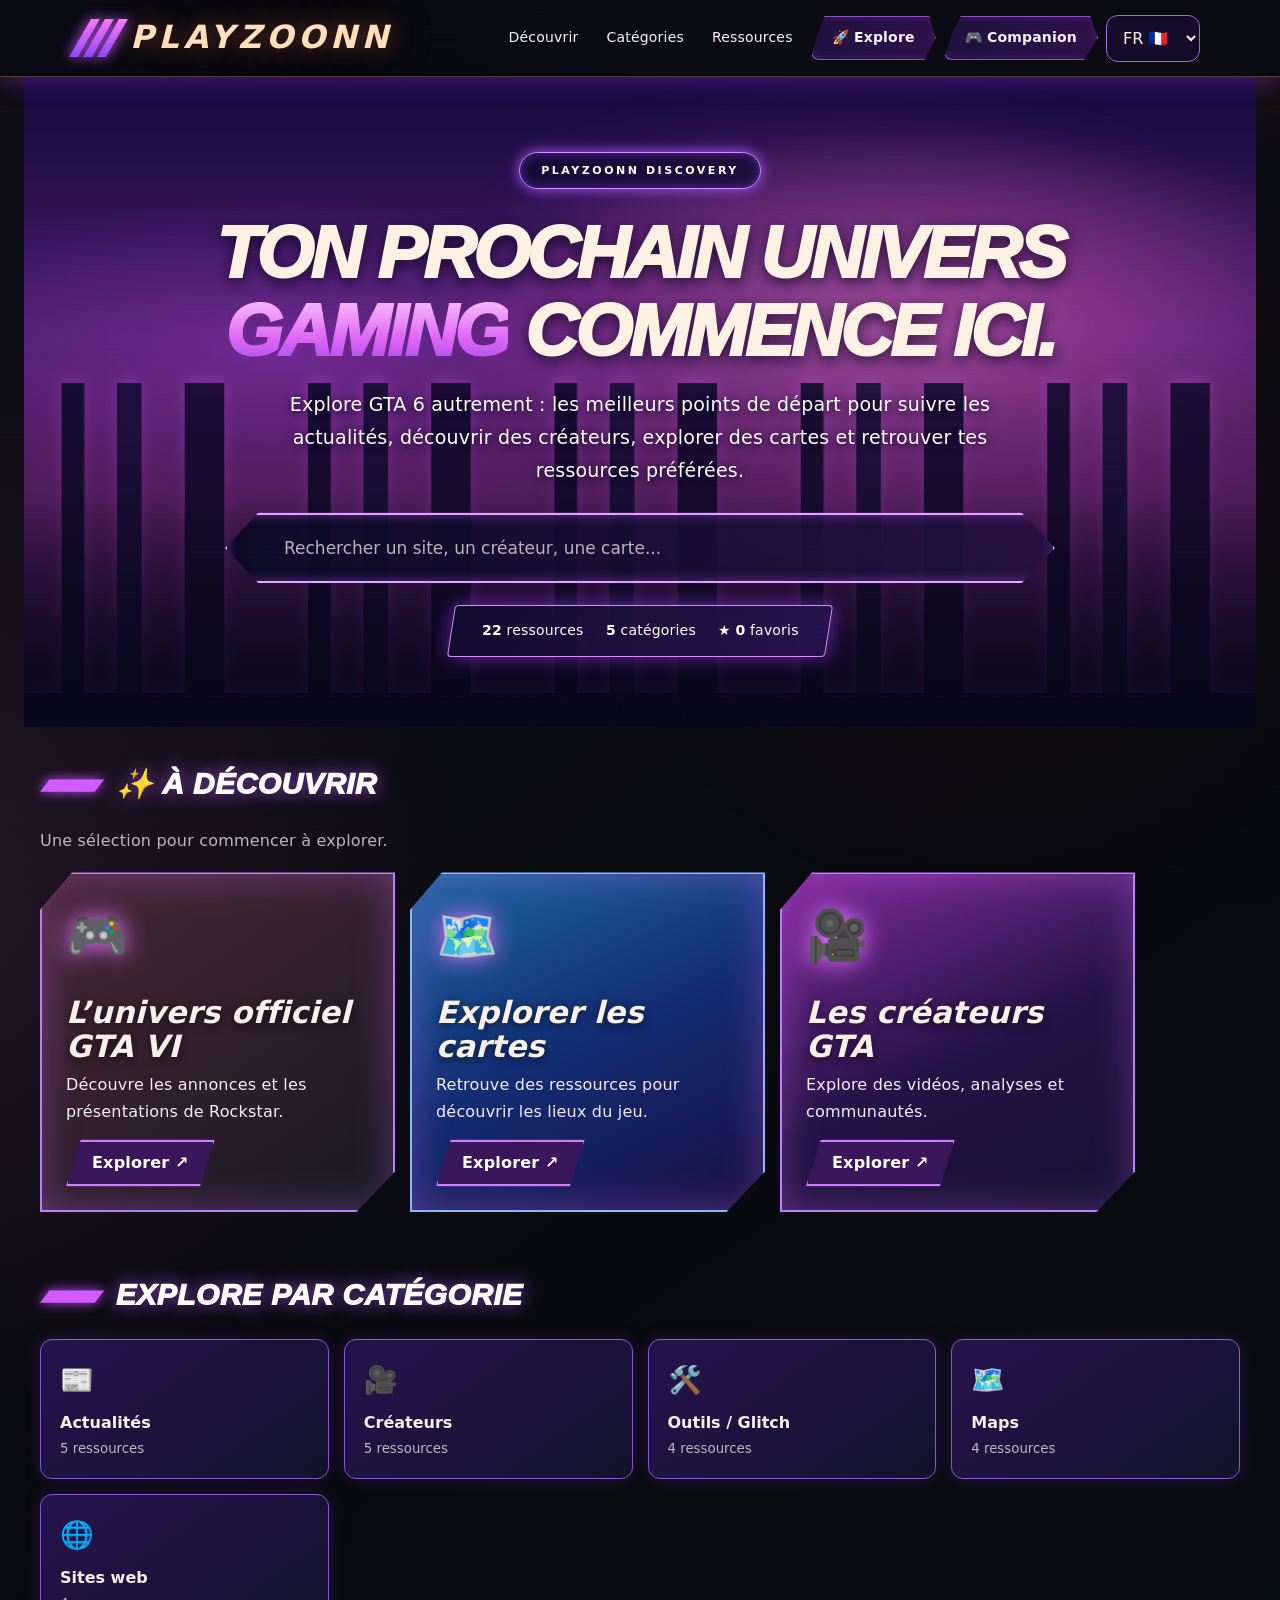
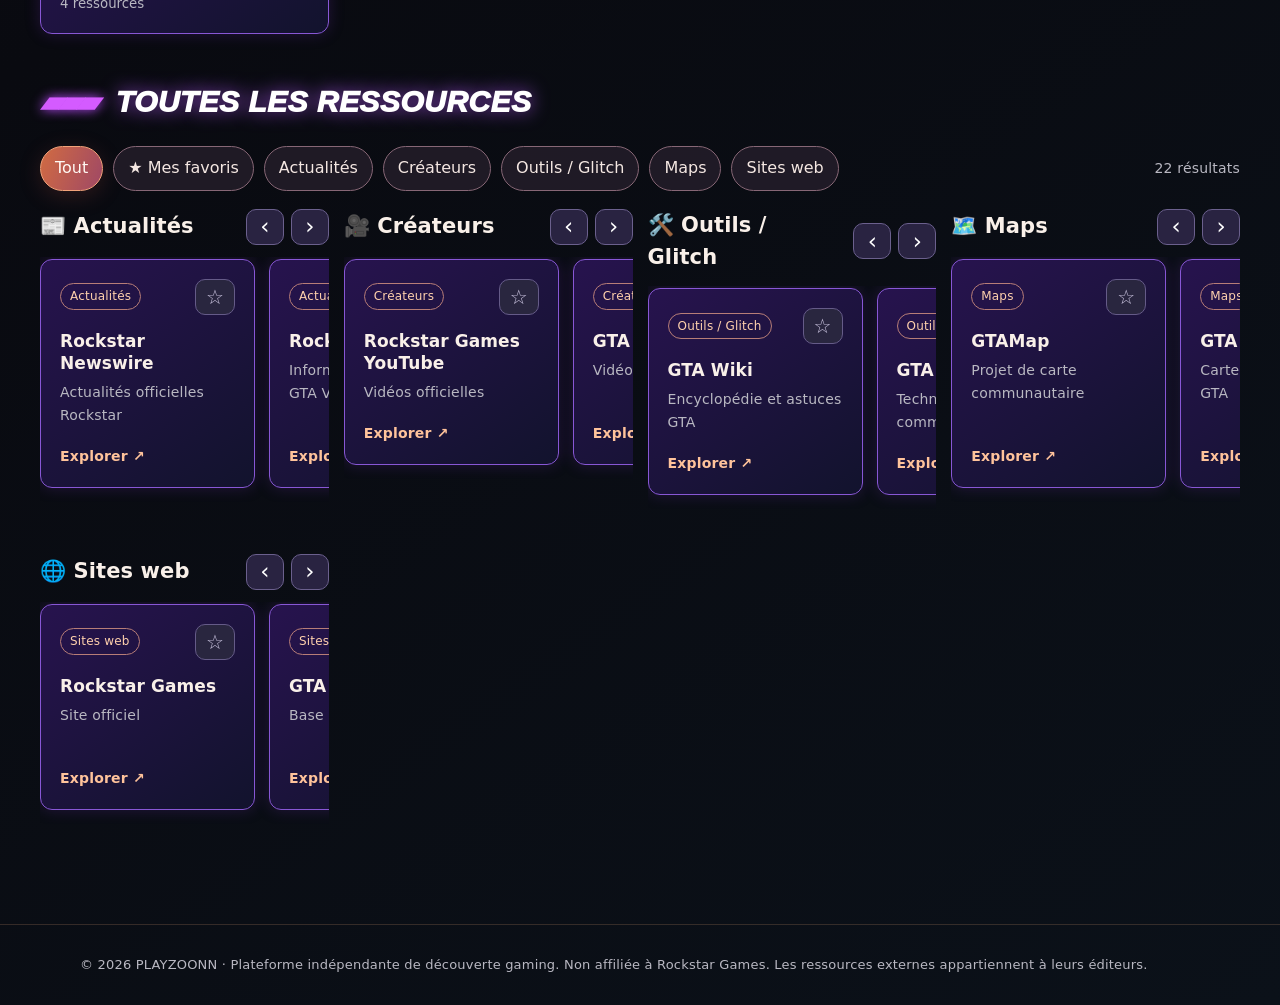
==== commit bb68e74a: "Match supplied neon purple PLAYZOONN reference with full-width cybercity hero and portal cards" ====
--- a/index.html
+++ b/index.html
@@ -69,9 +69,49 @@
 @media(max-width:900px){.cinema-hero{grid-template-columns:1fr;min-height:auto}.cinema-side{display:none}.cinema-hero h1{max-width:740px}}
 @media(max-width:580px){.cinema-hero{padding:40px 22px!important;margin:14px 0 35px;border-radius:4px 4px 18px 4px}.cinema-hero h1{font-size:clamp(38px,10vw,55px)!important}.cinema-hero .metrics{gap:10px 16px}.cinema-actions{margin:20px 0}.cinema-cta{min-width:130px;gap:14px}.cinema-sun{right:-50%;top:-40px}.cinema-hero:after{background:#111018bb}}
 @media(prefers-reduced-motion:reduce){.cinema-cta:hover,#discover .feature:hover,#categories .card:hover,#library .resource:hover{transform:none}}
+/* Screenshot-inspired neon-violet portal refresh */
+:root{--bg:#09071a;--panel:#17132f;--line:#8657d9;--accent:#db73ff;--purple:#d66cff;--muted:#e1d6f2}
+body{background:radial-gradient(ellipse 75% 45% at 50% 10%,#35105d 0%,#110c30 70%,#07071b 100%)!important;color:#fff!important}
+.top{border-bottom:1px solid #bd6aff!important;background:linear-gradient(100deg,#09071be8,#160c2ce8)!important;box-shadow:0 2px 24px #a943f766!important}
+.top-inner{min-height:76px}.logo{display:inline-flex;align-items:center;gap:13px;font-family:Arial,sans-serif!important;font-size:clamp(22px,2.5vw,33px)!important;font-weight:1000!important;font-style:italic;letter-spacing:-.05em!important;color:#fff!important;text-shadow:0 0 13px #d875ff8a}
+.pz-mark{display:inline-flex;gap:5px;transform:skewX(-30deg)}.pz-mark i{display:block;width:9px;height:38px;background:linear-gradient(#ff7bf6,#8d47ff);box-shadow:0 0 12px #cf5cff}
+.nav a{color:#f9f1ff!important}.nav .companion-link{border:1px solid #bb6cff!important;background:linear-gradient(110deg,#1d123e,#30124c)!important;box-shadow:0 0 15px #ba42ff77,inset 0 0 10px #b844ff33;border-radius:8px!important;clip-path:polygon(11% 0,95% 0,100% 50%,91% 100%,0 100%,6% 35%);padding:10px 20px}
+.nav select{background:#150d2b!important;border:1px solid #a566e9!important}
+main.container{width:min(1200px,calc(100% - 34px))}
+.cinema-hero{display:flex!important;flex-direction:column;justify-content:center;align-items:center;min-height:650px!important;padding:45px 24px 46px!important;margin:0 -16px 34px!important;gap:0!important;border:0!important;border-radius:0!important;box-shadow:none!important;text-align:center!important;background:transparent!important}
+.cinema-hero:after{z-index:-1!important;background:linear-gradient(180deg,#10082905 0%,#160c3c22 40%,#09071ad9 94%)!important}
+.cinema-atmosphere{background:radial-gradient(ellipse at 74% 39%,#fa68cc83,transparent 37%),radial-gradient(ellipse at 21% 44%,#c148df70,transparent 32%),linear-gradient(180deg,#140a3c 0%,#542076 43%,#8a2d8b 64%,#0d0b2d 100%)!important}
+.cinema-sun{width:65%;height:440px;right:0;top:4%;background:radial-gradient(ellipse,#f7a0df55,#c243b44b 45%,transparent 75%);filter:blur(28px)}
+.cinema-skyline{width:100%;height:53%;opacity:.85;background:linear-gradient(0deg,#0a0821 0%,#0a0821 10%,transparent 10%),repeating-linear-gradient(90deg,transparent 0 3%,#0c0b2a 3.1% 4.8%,transparent 5% 7.5%,#151039 7.6% 9.5%,transparent 9.6% 13%,#100b2d 13.1% 16.2%,transparent 16.3% 20%)!important;filter:drop-shadow(0 -3px 8px #e65dff77)}
+.cinema-grid{inset:70% -20% -35%;background:repeating-linear-gradient(90deg,transparent 0 90px,#f567ff38 91px 92px),repeating-linear-gradient(0deg,transparent 0 65px,#a653ff48 66px 67px);opacity:.6}
+.cinema-hero-content{width:min(100%,860px);display:flex;flex-direction:column;align-items:center}
+.cinema-hero .eyebrow{border:1px solid #d08cff!important;background:#100b2eb8!important;border-radius:50px!important;padding:9px 21px;color:#fff!important;box-shadow:0 0 14px #ae59ff,inset 0 0 11px #8c52ff7a;letter-spacing:.23em!important}
+.cinema-hero h1{max-width:870px!important;font-family:Arial,sans-serif!important;font-size:clamp(37px,5.7vw,76px)!important;line-height:1.06!important;font-weight:1000!important;font-style:italic;letter-spacing:-.04em!important;text-transform:uppercase;text-shadow:0 4px 14px #070518b9}
+.cinema-hero h1 .accent{background:linear-gradient(180deg,#ffd0ff,#df67f5 60%,#9c45ee);-webkit-background-clip:text;background-clip:text;color:transparent!important;text-shadow:none!important}
+.cinema-hero p{font-size:clamp(15px,1.6vw,19px)!important;color:#fff!important;max-width:720px;text-shadow:0 2px 9px #080520}
+.cinema-hero .search{width:min(100%,830px)!important;max-width:830px!important;border:2px solid #e7a2ff!important;background:linear-gradient(100deg,#0a0b26e8,#251144db)!important;border-radius:10px!important;box-shadow:0 0 12px #cc5cff,0 0 32px #8e40ff9c,inset 0 0 12px #c66dff5e!important;padding:20px 27px 20px 57px!important;font-size:17px;clip-path:polygon(4% 0,96% 0,100% 50%,96% 100%,4% 100%,0 50%)}
+.cinema-hero .metrics{border:1px solid #d78dff;padding:14px 30px;background:linear-gradient(110deg,#130d30ed,#2a1450e6);box-shadow:0 0 19px #a43dff99;gap:22px;transform:skewX(-9deg);border-radius:4px}
+.cinema-hero .metrics span{transform:skewX(9deg);color:#fff}.cinema-hero .metrics strong{color:#fff}
+.cinema-side{display:none!important}
+#discover .section-head h2,#categories .section-head h2,#library .section-head h2{font-family:Arial,sans-serif!important;font-weight:1000!important;font-style:italic;letter-spacing:.015em!important;color:#fff!important;text-shadow:0 0 18px #b85cffbb}
+#discover .section-head h2:before,#categories .section-head h2:before,#library .section-head h2:before{content:"▰▰▰";display:inline-block;color:#d45bff;letter-spacing:-.17em;margin-right:22px;text-shadow:0 0 12px #bd4dff}
+#discover .feature{position:relative;min-height:340px!important;border:2px solid #b97dff!important;clip-path:polygon(9% 0,100% 0,100% 88%,89% 100%,0 100%,0 11%);border-radius:0!important;background:linear-gradient(165deg,#68267f,#251044 56%,#0c1230)!important;box-shadow:inset 0 0 40px #d66bff55!important;padding:24px!important}
+#discover .feature:nth-child(2){background:linear-gradient(155deg,#1c68a4,#132c72 51%,#1a1042)!important;border-color:#86baff!important}
+#discover .feature:nth-child(3){background:linear-gradient(155deg,#822b9e,#241346 54%,#15112f)!important}
+#discover .feature .icon{font-size:50px;text-shadow:0 0 24px #df76ff}
+#discover .feature h3{font-size:clamp(23px,2.4vw,32px);font-weight:900;font-style:italic;line-height:1.1;text-shadow:0 2px 10px #0009}
+#discover .feature p{font-size:16px;color:#f6eaff}
+#discover .feature a{display:inline-flex;width:max-content;padding:9px 24px;border:2px solid #d17bff;background:#3a175a;box-shadow:0 0 14px #c852ffb5;color:#fff!important;clip-path:polygon(10% 0,100% 0,90% 100%,0 100%);text-decoration:none}
+#discover .feature a:hover{background:#9b36d4}
+#categories .card,#library .resource{background:linear-gradient(145deg,#27134e,#12132d)!important;border:1px solid #8857d5!important;box-shadow:0 0 15px #7031bc40!important}
+#categories .card:hover,#library .resource:hover{box-shadow:0 0 23px #b455ff8c!important}
+.chip[aria-pressed=true],.category[aria-pressed=true],.fav[aria-pressed=true]{background:#6c279b!important;border-color:#e68bff!important;box-shadow:0 0 12px #c85bff88}
+.tag,.pill,.eyebrow{color:#efc7ff!important;border-color:#b877e8!important}
+@media(max-width:850px){.cinema-hero{min-height:570px!important}.nav .companion-link{display:inline-block}.top-inner{gap:9px}.nav{gap:5px}.nav a:not(.companion-link){display:none}}
+@media(max-width:580px){.top-inner{flex-wrap:wrap;justify-content:center;padding:10px 0}.logo{font-size:24px!important}.pz-mark i{height:28px;width:7px}.nav{justify-content:center}.nav .companion-link{padding:8px 14px;font-size:12px}.cinema-hero{margin:0 -14px 22px!important;min-height:570px!important;padding:45px 14px!important}.cinema-hero h1{font-size:clamp(34px,9vw,48px)!important}.cinema-hero .search{padding:18px 18px 18px 30px!important;font-size:14px;clip-path:polygon(5% 0,95% 0,100% 50%,95% 100%,5% 100%,0 50%)}.cinema-hero .metrics{padding:12px 15px;gap:8px 14px;font-size:12px}#discover .feature{min-height:300px!important}#discover .section-head h2:before,#categories .section-head h2:before,#library .section-head h2:before{margin-right:13px}}
 </style><link rel="stylesheet" href="./theme.css"></head><body>
-<header class="top"><div class="container top-inner"><a class="logo" href="#home">PLAYZOONN</a><nav class="nav" aria-label="Navigation"><a href="#discover" id="navDiscover"></a><a href="#categories" id="navCategories"></a><a href="#library" id="navLibrary"></a><a class="companion-link" href="./explore.html">🚀 Explore</a><a class="companion-link" href="./companion.html">🎮 Companion</a><select id="language" aria-label="Language"><option value="fr">FR 🇫🇷</option><option value="en">EN 🇬🇧</option></select></nav></div></header>
-<main class="container"><section id="home" class="hero cinema-hero"><div class="cinema-atmosphere" aria-hidden="true"><div class="cinema-sun"></div><div class="cinema-skyline"></div><div class="cinema-grid"></div></div><div class="cinema-hero-content"><span class="eyebrow">PLAYZOONN <span class="cinema-separator">/</span> DISCOVERY <span class="cinema-edition">— 001</span></span><h1 id="heroTitle"></h1><p id="heroText"></p><div class="cinema-actions"><a class="cinema-cta" href="./gta-vi.html">GTA VI <span aria-hidden="true">↗</span></a><a class="cinema-cta cinema-cta-outline" href="./explore.html">EXPLORE <span aria-hidden="true">↗</span></a></div><input id="search" class="search" type="search" autocomplete="off" aria-label="Search resources"><div class="metrics"><span><strong id="totalCount"></strong> <span id="metricResources"></span></span><span><strong>5</strong> <span id="metricCategories"></span></span><span>★ <strong id="favoriteCount">0</strong> <span id="metricFavorites"></span></span></div></div><div class="cinema-side" aria-hidden="true"><div class="cinema-poster"><div class="cinema-poster-top">PZ <span>001 / 006</span></div><div class="cinema-poster-art"><div class="cinema-orb"></div><div class="cinema-monolith one"></div><div class="cinema-monolith two"></div><div class="cinema-monolith three"></div></div><div class="cinema-poster-bottom"><span>DISCOVER<br>NEW WORLDS</span><span class="cinema-poster-mark">VI</span></div></div><div class="cinema-caption">DIGITAL WORLDS <span>—</span> INFINITE DISCOVERY</div></div></section>
+<header class="top"><div class="container top-inner"><a class="logo" href="#home"><span class="pz-mark" aria-hidden="true"><i></i><i></i><i></i></span>PLAYZOONN</a><nav class="nav" aria-label="Navigation"><a href="#discover" id="navDiscover"></a><a href="#categories" id="navCategories"></a><a href="#library" id="navLibrary"></a><a class="companion-link" href="./explore.html">🚀 Explore</a><a class="companion-link" href="./companion.html">🎮 Companion</a><select id="language" aria-label="Language"><option value="fr">FR 🇫🇷</option><option value="en">EN 🇬🇧</option></select></nav></div></header>
+<main class="container"><section id="home" class="hero cinema-hero"><div class="cinema-atmosphere" aria-hidden="true"><div class="cinema-sun"></div><div class="cinema-skyline"></div><div class="cinema-grid"></div></div><div class="cinema-hero-content"><span class="eyebrow">PLAYZOONN DISCOVERY</span><h1 id="heroTitle"></h1><p id="heroText"></p><input id="search" class="search" type="search" autocomplete="off" aria-label="Search resources"><div class="metrics"><span><strong id="totalCount"></strong> <span id="metricResources"></span></span><span><strong>5</strong> <span id="metricCategories"></span></span><span>★ <strong id="favoriteCount">0</strong> <span id="metricFavorites"></span></span></div></div><div class="cinema-side" aria-hidden="true"><div class="cinema-poster"><div class="cinema-poster-top">PZ <span>001 / 006</span></div><div class="cinema-poster-art"><div class="cinema-orb"></div><div class="cinema-monolith one"></div><div class="cinema-monolith two"></div><div class="cinema-monolith three"></div></div><div class="cinema-poster-bottom"><span>DISCOVER<br>NEW WORLDS</span><span class="cinema-poster-mark">VI</span></div></div><div class="cinema-caption">DIGITAL WORLDS <span>—</span> INFINITE DISCOVERY</div></div></section>
 <section id="discover"><div class="section-head"><h2 id="discoverTitle"></h2></div><p class="section-sub" id="discoverSubtitle"></p><div id="featured" class="featured"></div></section>
 <section id="categories" style="margin-top:48px"><div class="section-head"><h2 id="categoriesTitle"></h2></div><div id="categoryGrid" class="grid"></div></section>
 <section id="library" class="library"><div class="section-head"><h2 id="libraryTitle"></h2></div><div class="toolbar" id="filters"><button class="chip" data-filter="all" aria-pressed="true"></button><button class="chip" data-filter="favorites" aria-pressed="false"></button><button class="chip" data-filter="news" aria-pressed="false"></button><button class="chip" data-filter="creators" aria-pressed="false"></button><button class="chip" data-filter="tools" aria-pressed="false"></button><button class="chip" data-filter="maps" aria-pressed="false"></button><button class="chip" data-filter="sites" aria-pressed="false"></button><span class="results" id="resultCount"></span></div><div id="resourceGrid" class="grid"></div><p class="empty" id="empty" hidden></p></section></main>
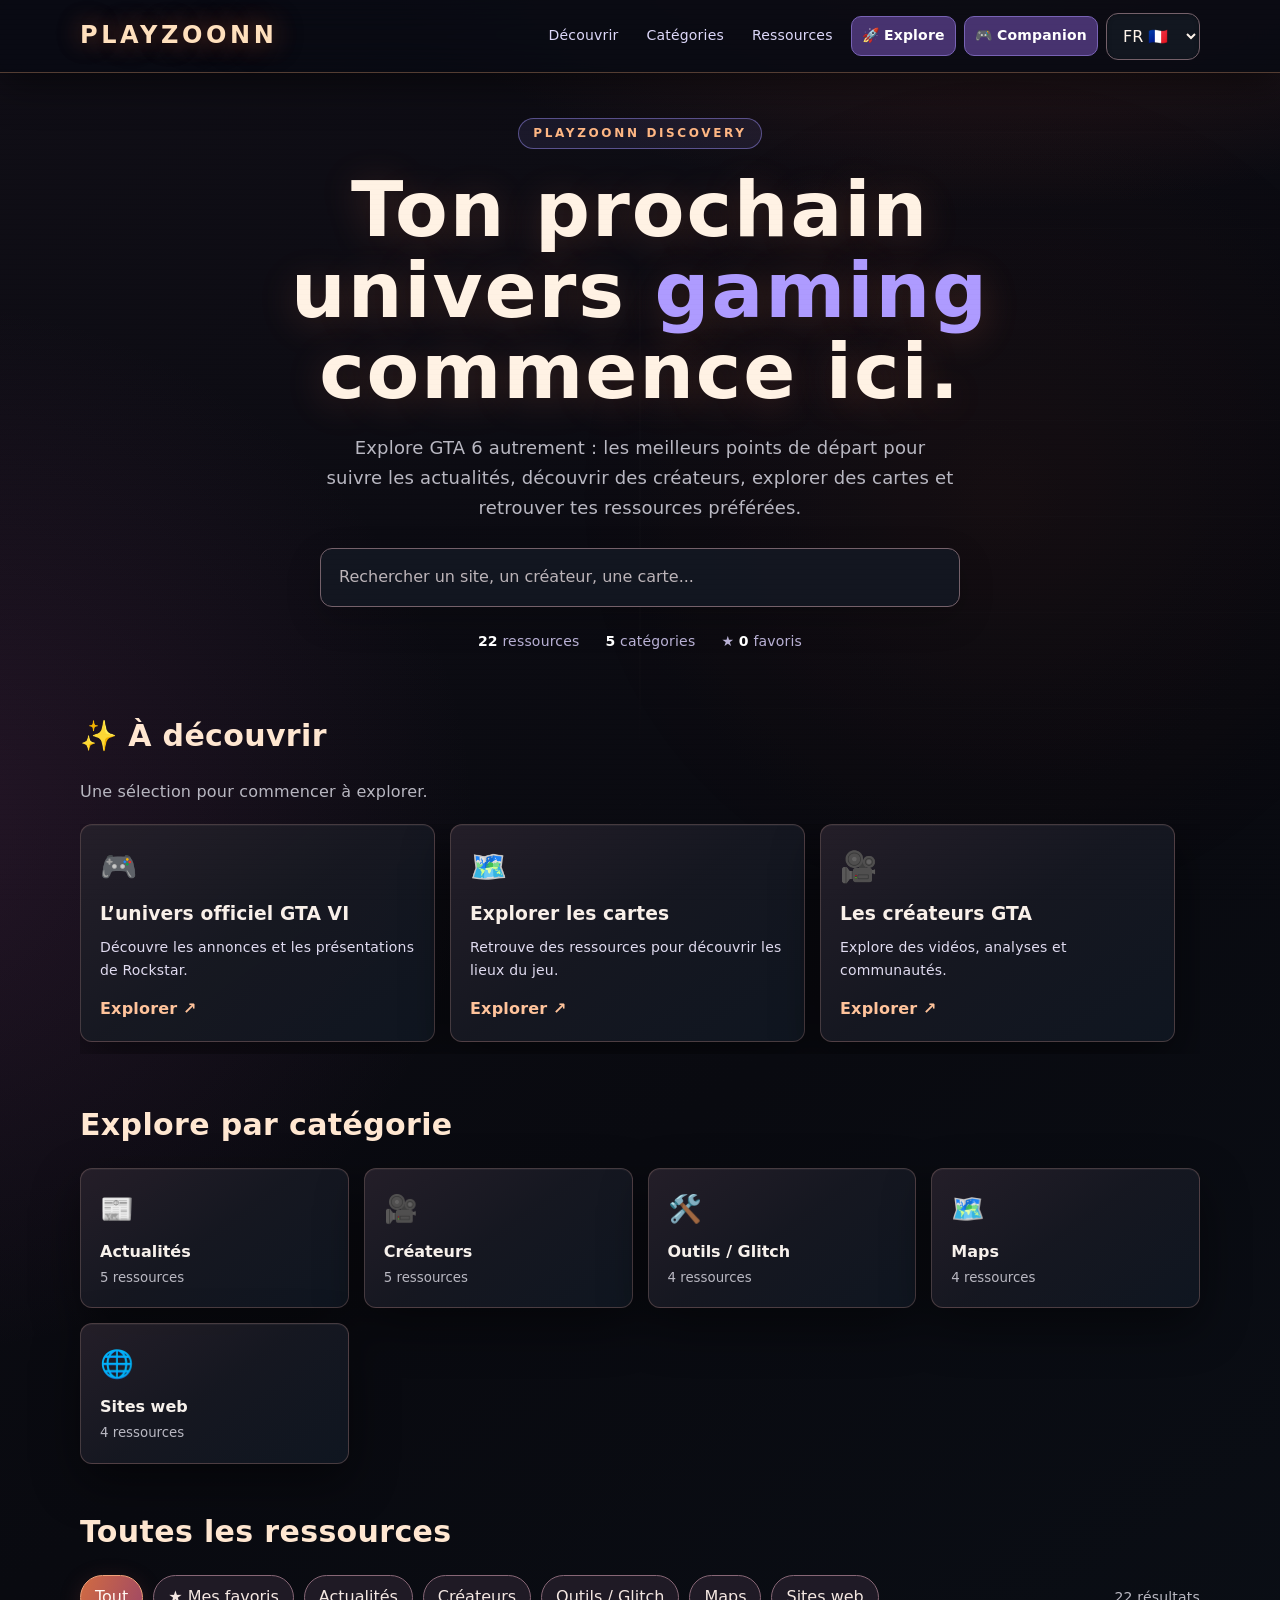
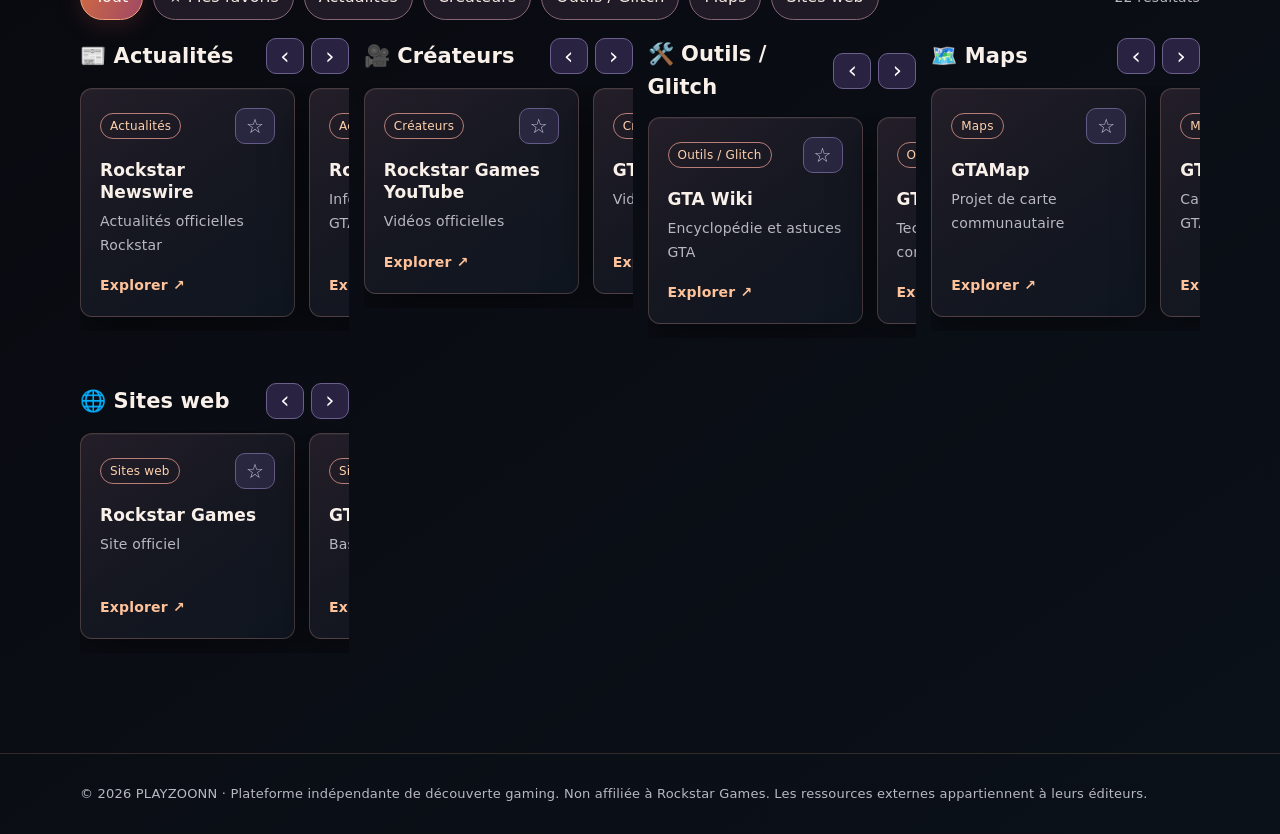
==== commit c761a70d: "Restore previous PLAYZOONN homepage design" ====
--- a/index.html
+++ b/index.html
@@ -25,93 +25,9 @@
 @media(max-width:850px){.grid{grid-template-columns:repeat(3,minmax(0,1fr))}.featured{grid-template-columns:repeat(2,minmax(0,1fr))}.nav a{display:none}}
 @media(max-width:580px){.shelf-track .resource{flex-basis:76vw}.featured .feature{flex-basis:80vw}.shelf-head h3{font-size:19px}.shelf-arrow{min-width:34px;height:34px} .top-inner{min-height:64px}.logo{font-size:20px}.container{width:min(100% - 28px,1120px)}.hero{padding:44px 0 35px}.hero p{font-size:16px}.grid{grid-template-columns:repeat(2,minmax(0,1fr));gap:10px}.featured{grid-template-columns:1fr}.card{padding:15px}.resource{min-height:210px}.results{width:100%;margin-left:0}}
 @media(max-width:350px){.grid{grid-template-columns:1fr}}
-/* Cinematic landing hero */
-.cinema-hero{position:relative;isolation:isolate;display:grid;grid-template-columns:minmax(0,1.2fr) minmax(255px,.8fr);align-items:center;gap:clamp(18px,4vw,60px);min-height:650px;padding:72px clamp(22px,4.2vw,58px) 66px!important;margin:24px 0 56px;overflow:hidden;border:1px solid #f5a57b4d;border-radius:4px 4px 28px 4px;background:linear-gradient(110deg,#101016ee 0%,#17131ce9 48%,#20161dd4 100%);box-shadow:0 35px 100px #0008,inset 0 1px #ffffff16}
-.cinema-hero:after{content:"";position:absolute;inset:0;z-index:-1;pointer-events:none;background:linear-gradient(90deg,#101016f2 0%,#121019a6 47%,transparent 100%)}
-.cinema-atmosphere{position:absolute;inset:0;z-index:-2;overflow:hidden;background:radial-gradient(ellipse at 76% 32%,#e28c554d,transparent 32%),linear-gradient(160deg,#231827,#15111b 55%,#2b1820)}
-.cinema-sun{position:absolute;width:490px;height:490px;top:-95px;right:5%;border-radius:50%;background:radial-gradient(circle,#ffd0a0 0%,#f18c67 33%,#b34d62 60%,transparent 72%);filter:blur(16px);opacity:.66}
-.cinema-skyline{position:absolute;right:0;bottom:0;width:70%;height:58%;opacity:.63;background:linear-gradient(0deg,#0b0b13 0%,#0b0b13 38%,transparent 38%),linear-gradient(90deg,transparent 0 8%,#0a0b13 8% 16%,transparent 16% 21%,#0b0b14 21% 28%,transparent 28% 31%,#0c0b14 31% 45%,transparent 45% 49%,#0b0b14 49% 57%,transparent 57% 61%,#0a0b13 61% 75%,transparent 75% 80%,#0b0b14 80% 90%,transparent 90%)}
-.cinema-grid{position:absolute;inset:65% -20% -25%;transform:perspective(240px) rotateX(65deg);background:repeating-linear-gradient(90deg,transparent 0 85px,#e88b6640 86px 87px),repeating-linear-gradient(0deg,transparent 0 70px,#e88b6640 71px 72px);opacity:.36}
-.cinema-hero-content{position:relative;z-index:1;min-width:0}
-.cinema-hero .eyebrow{display:inline-block;font-size:11px;letter-spacing:.24em!important;color:#ffd1aa!important}
-.cinema-separator{color:#ee8a66;margin:0 5px}.cinema-edition{color:#c8a2a0}
-.cinema-hero h1{font-size:clamp(46px,5.6vw,78px)!important;max-width:680px;margin:25px 0 19px;text-transform:uppercase;line-height:1.02!important}
-.cinema-hero h1 .accent{color:#ffad76!important;text-shadow:0 0 35px #f57e4e66}
-.cinema-hero p{max-width:520px;color:#d7c7c2!important;font-size:16px;line-height:1.75}
-.cinema-actions{display:flex;flex-wrap:wrap;gap:11px;margin:25px 0 26px}
-.cinema-cta{display:inline-flex;align-items:center;justify-content:space-between;gap:34px;min-width:144px;padding:12px 16px;border:1px solid #f4aa7c;background:linear-gradient(115deg,#e18b58,#a74e65);color:#130f16!important;text-decoration:none;font-weight:900;letter-spacing:.12em;font-size:12px}
-.cinema-cta:hover{filter:brightness(1.12);transform:translateY(-2px)}
-.cinema-cta-outline{background:#1b151dcf;color:#ffd5b4!important;border-color:#b98879}
-.cinema-hero .search{max-width:560px;background:#11121ce8!important;border:1px solid #b28c84!important;border-radius:4px!important;box-shadow:0 10px 32px #0006!important}
-.cinema-hero .metrics{margin-top:22px;display:flex;flex-wrap:wrap;gap:12px 22px;color:#d5c4bd}
-.cinema-hero .metrics strong{color:#ffcb9f}
-.cinema-side{position:relative;z-index:1;align-self:center;min-width:0}
-.cinema-poster{position:relative;max-width:330px;min-height:410px;margin:auto;overflow:hidden;background:linear-gradient(155deg,#b54b57 0%,#e18b59 42%,#24182b 80%);border:1px solid #e5ac898c;box-shadow:22px 30px 70px #000a,0 0 65px #f18c5030;transform:rotate(2deg)}
-.cinema-poster:after{content:"";position:absolute;inset:0;background:linear-gradient(180deg,#1a121c18 10%,transparent 48%,#0d0c17e8 100%);pointer-events:none}
-.cinema-poster-top{position:relative;z-index:1;display:flex;justify-content:space-between;padding:17px 18px;color:#fff4eb;font-weight:900;letter-spacing:.22em;font-size:11px}
-.cinema-poster-art{position:absolute;inset:0;overflow:hidden}
-.cinema-orb{position:absolute;width:250px;height:250px;left:50%;top:12%;transform:translateX(-50%);border-radius:50%;background:radial-gradient(circle,#ffe7ad 0%,#f6ac76 45%,#dc6d70 69%,transparent 72%);filter:blur(2px);box-shadow:0 0 80px #ffb07a88}
-.cinema-monolith{position:absolute;bottom:-5%;background:linear-gradient(90deg,#0a0c18,#25202a 70%,#0b0b14);box-shadow:12px 0 30px #0007}
-.cinema-monolith.one{height:63%;width:23%;left:9%;transform:skewY(-9deg)}
-.cinema-monolith.two{height:80%;width:24%;left:43%;transform:skewY(7deg)}
-.cinema-monolith.three{height:52%;width:20%;right:3%;transform:skewY(-5deg)}
-.cinema-poster-bottom{position:absolute;z-index:1;left:20px;right:20px;bottom:18px;display:flex;align-items:end;justify-content:space-between;font-family:Impact,"Arial Narrow",sans-serif;font-size:27px;line-height:1;letter-spacing:.09em;color:#fff2e4}
-.cinema-poster-mark{font-size:80px;line-height:.8;color:#ffbf90}
-.cinema-caption{text-align:center;color:#c8a69c;font-size:10px;letter-spacing:.24em;margin-top:24px}
-.cinema-caption span{color:#e88964;margin:0 5px}
-#discover .section-head h2,#categories .section-head h2,#library .section-head h2{text-transform:uppercase;letter-spacing:.07em!important}
-#discover .feature,#categories .card,#library .resource{overflow:hidden;transition:transform .22s ease,border-color .22s ease,box-shadow .22s ease}
-#discover .feature:hover,#categories .card:hover,#library .resource:hover{transform:translateY(-4px);box-shadow:0 24px 48px #0008,0 0 30px #d7774d20!important}
-#discover .feature{min-height:245px}
-#discover .feature:nth-child(3n+1){background:linear-gradient(145deg,#4a2637,#171923)!important}
-#discover .feature:nth-child(3n+2){background:linear-gradient(145deg,#3e2937,#151b26)!important}
-#discover .feature:nth-child(3n+3){background:linear-gradient(145deg,#263745,#161820)!important}
-@media(max-width:900px){.cinema-hero{grid-template-columns:1fr;min-height:auto}.cinema-side{display:none}.cinema-hero h1{max-width:740px}}
-@media(max-width:580px){.cinema-hero{padding:40px 22px!important;margin:14px 0 35px;border-radius:4px 4px 18px 4px}.cinema-hero h1{font-size:clamp(38px,10vw,55px)!important}.cinema-hero .metrics{gap:10px 16px}.cinema-actions{margin:20px 0}.cinema-cta{min-width:130px;gap:14px}.cinema-sun{right:-50%;top:-40px}.cinema-hero:after{background:#111018bb}}
-@media(prefers-reduced-motion:reduce){.cinema-cta:hover,#discover .feature:hover,#categories .card:hover,#library .resource:hover{transform:none}}
-/* Screenshot-inspired neon-violet portal refresh */
-:root{--bg:#09071a;--panel:#17132f;--line:#8657d9;--accent:#db73ff;--purple:#d66cff;--muted:#e1d6f2}
-body{background:radial-gradient(ellipse 75% 45% at 50% 10%,#35105d 0%,#110c30 70%,#07071b 100%)!important;color:#fff!important}
-.top{border-bottom:1px solid #bd6aff!important;background:linear-gradient(100deg,#09071be8,#160c2ce8)!important;box-shadow:0 2px 24px #a943f766!important}
-.top-inner{min-height:76px}.logo{display:inline-flex;align-items:center;gap:13px;font-family:Arial,sans-serif!important;font-size:clamp(22px,2.5vw,33px)!important;font-weight:1000!important;font-style:italic;letter-spacing:-.05em!important;color:#fff!important;text-shadow:0 0 13px #d875ff8a}
-.pz-mark{display:inline-flex;gap:5px;transform:skewX(-30deg)}.pz-mark i{display:block;width:9px;height:38px;background:linear-gradient(#ff7bf6,#8d47ff);box-shadow:0 0 12px #cf5cff}
-.nav a{color:#f9f1ff!important}.nav .companion-link{border:1px solid #bb6cff!important;background:linear-gradient(110deg,#1d123e,#30124c)!important;box-shadow:0 0 15px #ba42ff77,inset 0 0 10px #b844ff33;border-radius:8px!important;clip-path:polygon(11% 0,95% 0,100% 50%,91% 100%,0 100%,6% 35%);padding:10px 20px}
-.nav select{background:#150d2b!important;border:1px solid #a566e9!important}
-main.container{width:min(1200px,calc(100% - 34px))}
-.cinema-hero{display:flex!important;flex-direction:column;justify-content:center;align-items:center;min-height:650px!important;padding:45px 24px 46px!important;margin:0 -16px 34px!important;gap:0!important;border:0!important;border-radius:0!important;box-shadow:none!important;text-align:center!important;background:transparent!important}
-.cinema-hero:after{z-index:-1!important;background:linear-gradient(180deg,#10082905 0%,#160c3c22 40%,#09071ad9 94%)!important}
-.cinema-atmosphere{background:radial-gradient(ellipse at 74% 39%,#fa68cc83,transparent 37%),radial-gradient(ellipse at 21% 44%,#c148df70,transparent 32%),linear-gradient(180deg,#140a3c 0%,#542076 43%,#8a2d8b 64%,#0d0b2d 100%)!important}
-.cinema-sun{width:65%;height:440px;right:0;top:4%;background:radial-gradient(ellipse,#f7a0df55,#c243b44b 45%,transparent 75%);filter:blur(28px)}
-.cinema-skyline{width:100%;height:53%;opacity:.85;background:linear-gradient(0deg,#0a0821 0%,#0a0821 10%,transparent 10%),repeating-linear-gradient(90deg,transparent 0 3%,#0c0b2a 3.1% 4.8%,transparent 5% 7.5%,#151039 7.6% 9.5%,transparent 9.6% 13%,#100b2d 13.1% 16.2%,transparent 16.3% 20%)!important;filter:drop-shadow(0 -3px 8px #e65dff77)}
-.cinema-grid{inset:70% -20% -35%;background:repeating-linear-gradient(90deg,transparent 0 90px,#f567ff38 91px 92px),repeating-linear-gradient(0deg,transparent 0 65px,#a653ff48 66px 67px);opacity:.6}
-.cinema-hero-content{width:min(100%,860px);display:flex;flex-direction:column;align-items:center}
-.cinema-hero .eyebrow{border:1px solid #d08cff!important;background:#100b2eb8!important;border-radius:50px!important;padding:9px 21px;color:#fff!important;box-shadow:0 0 14px #ae59ff,inset 0 0 11px #8c52ff7a;letter-spacing:.23em!important}
-.cinema-hero h1{max-width:870px!important;font-family:Arial,sans-serif!important;font-size:clamp(37px,5.7vw,76px)!important;line-height:1.06!important;font-weight:1000!important;font-style:italic;letter-spacing:-.04em!important;text-transform:uppercase;text-shadow:0 4px 14px #070518b9}
-.cinema-hero h1 .accent{background:linear-gradient(180deg,#ffd0ff,#df67f5 60%,#9c45ee);-webkit-background-clip:text;background-clip:text;color:transparent!important;text-shadow:none!important}
-.cinema-hero p{font-size:clamp(15px,1.6vw,19px)!important;color:#fff!important;max-width:720px;text-shadow:0 2px 9px #080520}
-.cinema-hero .search{width:min(100%,830px)!important;max-width:830px!important;border:2px solid #e7a2ff!important;background:linear-gradient(100deg,#0a0b26e8,#251144db)!important;border-radius:10px!important;box-shadow:0 0 12px #cc5cff,0 0 32px #8e40ff9c,inset 0 0 12px #c66dff5e!important;padding:20px 27px 20px 57px!important;font-size:17px;clip-path:polygon(4% 0,96% 0,100% 50%,96% 100%,4% 100%,0 50%)}
-.cinema-hero .metrics{border:1px solid #d78dff;padding:14px 30px;background:linear-gradient(110deg,#130d30ed,#2a1450e6);box-shadow:0 0 19px #a43dff99;gap:22px;transform:skewX(-9deg);border-radius:4px}
-.cinema-hero .metrics span{transform:skewX(9deg);color:#fff}.cinema-hero .metrics strong{color:#fff}
-.cinema-side{display:none!important}
-#discover .section-head h2,#categories .section-head h2,#library .section-head h2{font-family:Arial,sans-serif!important;font-weight:1000!important;font-style:italic;letter-spacing:.015em!important;color:#fff!important;text-shadow:0 0 18px #b85cffbb}
-#discover .section-head h2:before,#categories .section-head h2:before,#library .section-head h2:before{content:"▰▰▰";display:inline-block;color:#d45bff;letter-spacing:-.17em;margin-right:22px;text-shadow:0 0 12px #bd4dff}
-#discover .feature{position:relative;min-height:340px!important;border:2px solid #b97dff!important;clip-path:polygon(9% 0,100% 0,100% 88%,89% 100%,0 100%,0 11%);border-radius:0!important;background:linear-gradient(165deg,#68267f,#251044 56%,#0c1230)!important;box-shadow:inset 0 0 40px #d66bff55!important;padding:24px!important}
-#discover .feature:nth-child(2){background:linear-gradient(155deg,#1c68a4,#132c72 51%,#1a1042)!important;border-color:#86baff!important}
-#discover .feature:nth-child(3){background:linear-gradient(155deg,#822b9e,#241346 54%,#15112f)!important}
-#discover .feature .icon{font-size:50px;text-shadow:0 0 24px #df76ff}
-#discover .feature h3{font-size:clamp(23px,2.4vw,32px);font-weight:900;font-style:italic;line-height:1.1;text-shadow:0 2px 10px #0009}
-#discover .feature p{font-size:16px;color:#f6eaff}
-#discover .feature a{display:inline-flex;width:max-content;padding:9px 24px;border:2px solid #d17bff;background:#3a175a;box-shadow:0 0 14px #c852ffb5;color:#fff!important;clip-path:polygon(10% 0,100% 0,90% 100%,0 100%);text-decoration:none}
-#discover .feature a:hover{background:#9b36d4}
-#categories .card,#library .resource{background:linear-gradient(145deg,#27134e,#12132d)!important;border:1px solid #8857d5!important;box-shadow:0 0 15px #7031bc40!important}
-#categories .card:hover,#library .resource:hover{box-shadow:0 0 23px #b455ff8c!important}
-.chip[aria-pressed=true],.category[aria-pressed=true],.fav[aria-pressed=true]{background:#6c279b!important;border-color:#e68bff!important;box-shadow:0 0 12px #c85bff88}
-.tag,.pill,.eyebrow{color:#efc7ff!important;border-color:#b877e8!important}
-@media(max-width:850px){.cinema-hero{min-height:570px!important}.nav .companion-link{display:inline-block}.top-inner{gap:9px}.nav{gap:5px}.nav a:not(.companion-link){display:none}}
-@media(max-width:580px){.top-inner{flex-wrap:wrap;justify-content:center;padding:10px 0}.logo{font-size:24px!important}.pz-mark i{height:28px;width:7px}.nav{justify-content:center}.nav .companion-link{padding:8px 14px;font-size:12px}.cinema-hero{margin:0 -14px 22px!important;min-height:570px!important;padding:45px 14px!important}.cinema-hero h1{font-size:clamp(34px,9vw,48px)!important}.cinema-hero .search{padding:18px 18px 18px 30px!important;font-size:14px;clip-path:polygon(5% 0,95% 0,100% 50%,95% 100%,5% 100%,0 50%)}.cinema-hero .metrics{padding:12px 15px;gap:8px 14px;font-size:12px}#discover .feature{min-height:300px!important}#discover .section-head h2:before,#categories .section-head h2:before,#library .section-head h2:before{margin-right:13px}}
 </style><link rel="stylesheet" href="./theme.css"></head><body>
-<header class="top"><div class="container top-inner"><a class="logo" href="#home"><span class="pz-mark" aria-hidden="true"><i></i><i></i><i></i></span>PLAYZOONN</a><nav class="nav" aria-label="Navigation"><a href="#discover" id="navDiscover"></a><a href="#categories" id="navCategories"></a><a href="#library" id="navLibrary"></a><a class="companion-link" href="./explore.html">🚀 Explore</a><a class="companion-link" href="./companion.html">🎮 Companion</a><select id="language" aria-label="Language"><option value="fr">FR 🇫🇷</option><option value="en">EN 🇬🇧</option></select></nav></div></header>
-<main class="container"><section id="home" class="hero cinema-hero"><div class="cinema-atmosphere" aria-hidden="true"><div class="cinema-sun"></div><div class="cinema-skyline"></div><div class="cinema-grid"></div></div><div class="cinema-hero-content"><span class="eyebrow">PLAYZOONN DISCOVERY</span><h1 id="heroTitle"></h1><p id="heroText"></p><input id="search" class="search" type="search" autocomplete="off" aria-label="Search resources"><div class="metrics"><span><strong id="totalCount"></strong> <span id="metricResources"></span></span><span><strong>5</strong> <span id="metricCategories"></span></span><span>★ <strong id="favoriteCount">0</strong> <span id="metricFavorites"></span></span></div></div><div class="cinema-side" aria-hidden="true"><div class="cinema-poster"><div class="cinema-poster-top">PZ <span>001 / 006</span></div><div class="cinema-poster-art"><div class="cinema-orb"></div><div class="cinema-monolith one"></div><div class="cinema-monolith two"></div><div class="cinema-monolith three"></div></div><div class="cinema-poster-bottom"><span>DISCOVER<br>NEW WORLDS</span><span class="cinema-poster-mark">VI</span></div></div><div class="cinema-caption">DIGITAL WORLDS <span>—</span> INFINITE DISCOVERY</div></div></section>
+<header class="top"><div class="container top-inner"><a class="logo" href="#home">PLAYZOONN</a><nav class="nav" aria-label="Navigation"><a href="#discover" id="navDiscover"></a><a href="#categories" id="navCategories"></a><a href="#library" id="navLibrary"></a><a class="companion-link" href="./explore.html">🚀 Explore</a><a class="companion-link" href="./companion.html">🎮 Companion</a><select id="language" aria-label="Language"><option value="fr">FR 🇫🇷</option><option value="en">EN 🇬🇧</option></select></nav></div></header>
+<main class="container"><section id="home" class="hero"><span class="eyebrow">PLAYZOONN DISCOVERY</span><h1 id="heroTitle"></h1><p id="heroText"></p><input id="search" class="search" type="search" autocomplete="off" aria-label="Search resources"><div class="metrics"><span><strong id="totalCount"></strong> <span id="metricResources"></span></span><span><strong>5</strong> <span id="metricCategories"></span></span><span>★ <strong id="favoriteCount">0</strong> <span id="metricFavorites"></span></span></div></section>
 <section id="discover"><div class="section-head"><h2 id="discoverTitle"></h2></div><p class="section-sub" id="discoverSubtitle"></p><div id="featured" class="featured"></div></section>
 <section id="categories" style="margin-top:48px"><div class="section-head"><h2 id="categoriesTitle"></h2></div><div id="categoryGrid" class="grid"></div></section>
 <section id="library" class="library"><div class="section-head"><h2 id="libraryTitle"></h2></div><div class="toolbar" id="filters"><button class="chip" data-filter="all" aria-pressed="true"></button><button class="chip" data-filter="favorites" aria-pressed="false"></button><button class="chip" data-filter="news" aria-pressed="false"></button><button class="chip" data-filter="creators" aria-pressed="false"></button><button class="chip" data-filter="tools" aria-pressed="false"></button><button class="chip" data-filter="maps" aria-pressed="false"></button><button class="chip" data-filter="sites" aria-pressed="false"></button><span class="results" id="resultCount"></span></div><div id="resourceGrid" class="grid"></div><p class="empty" id="empty" hidden></p></section></main>
